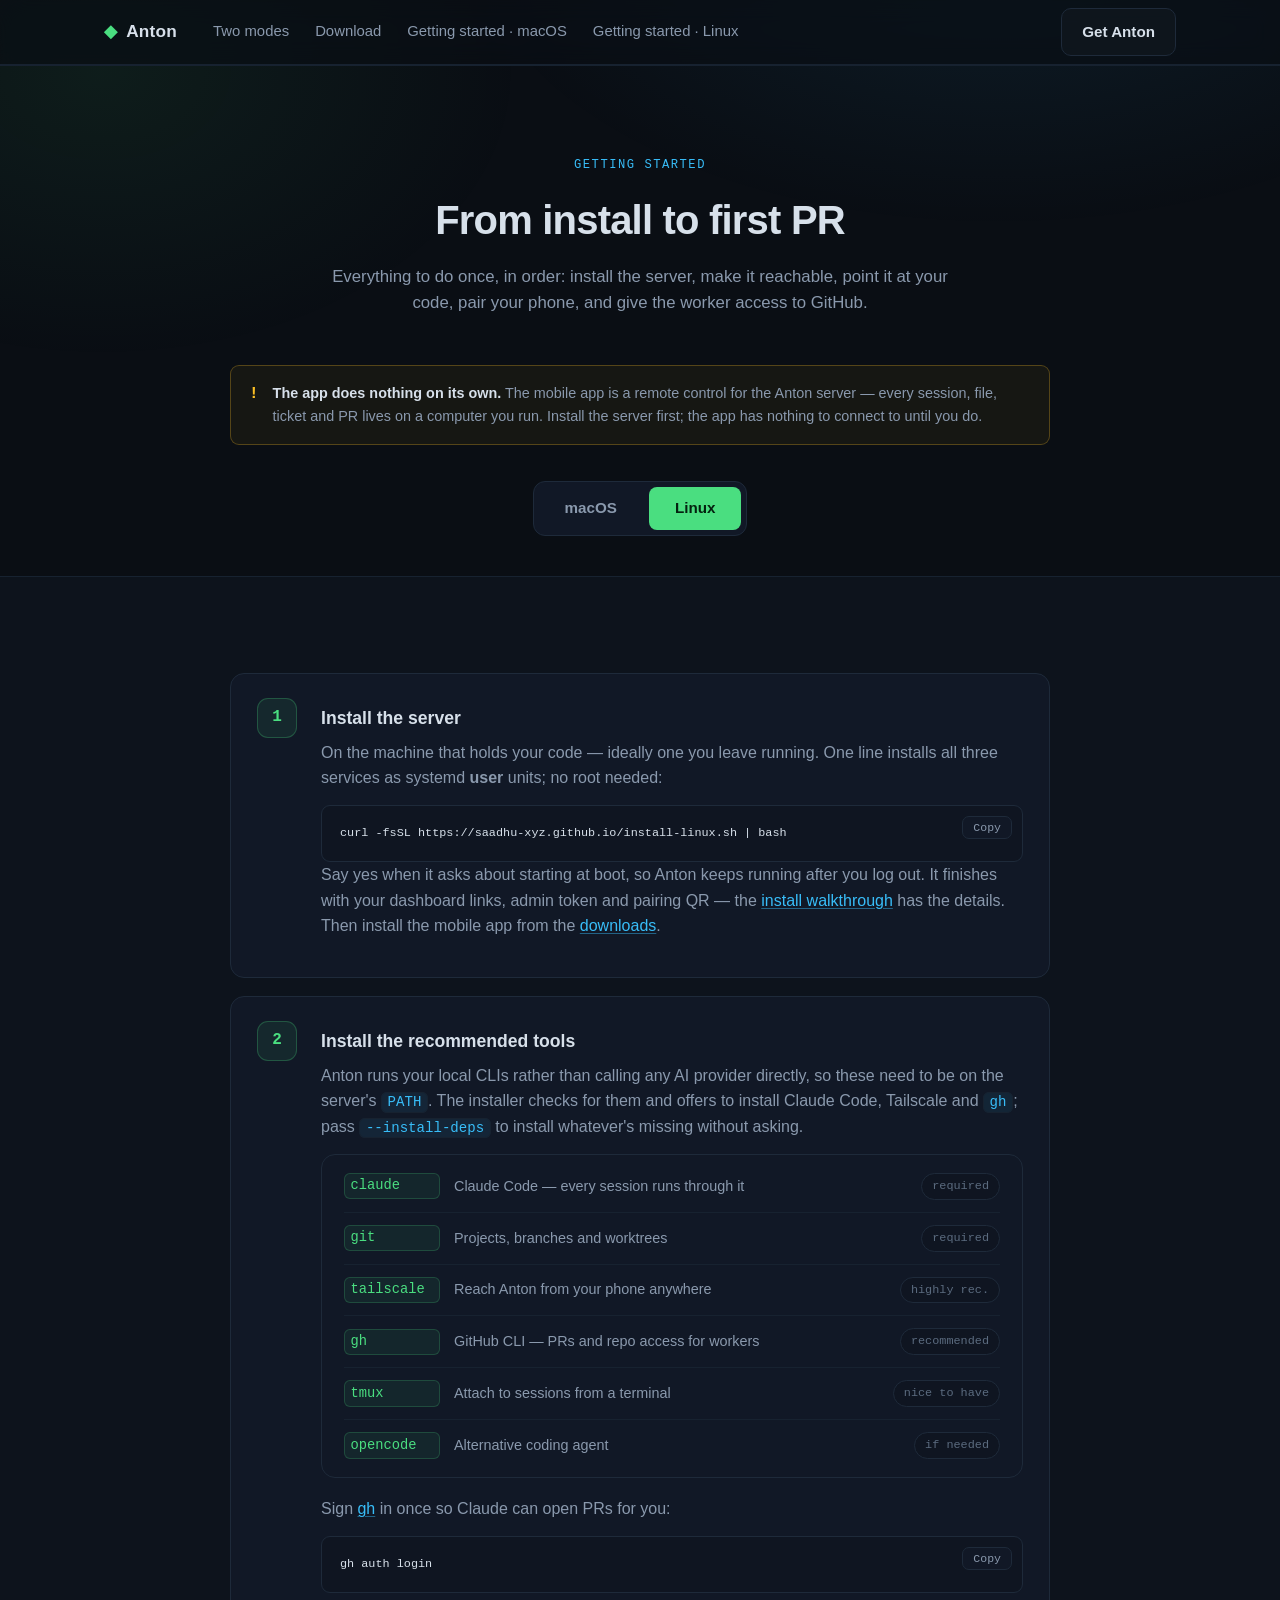
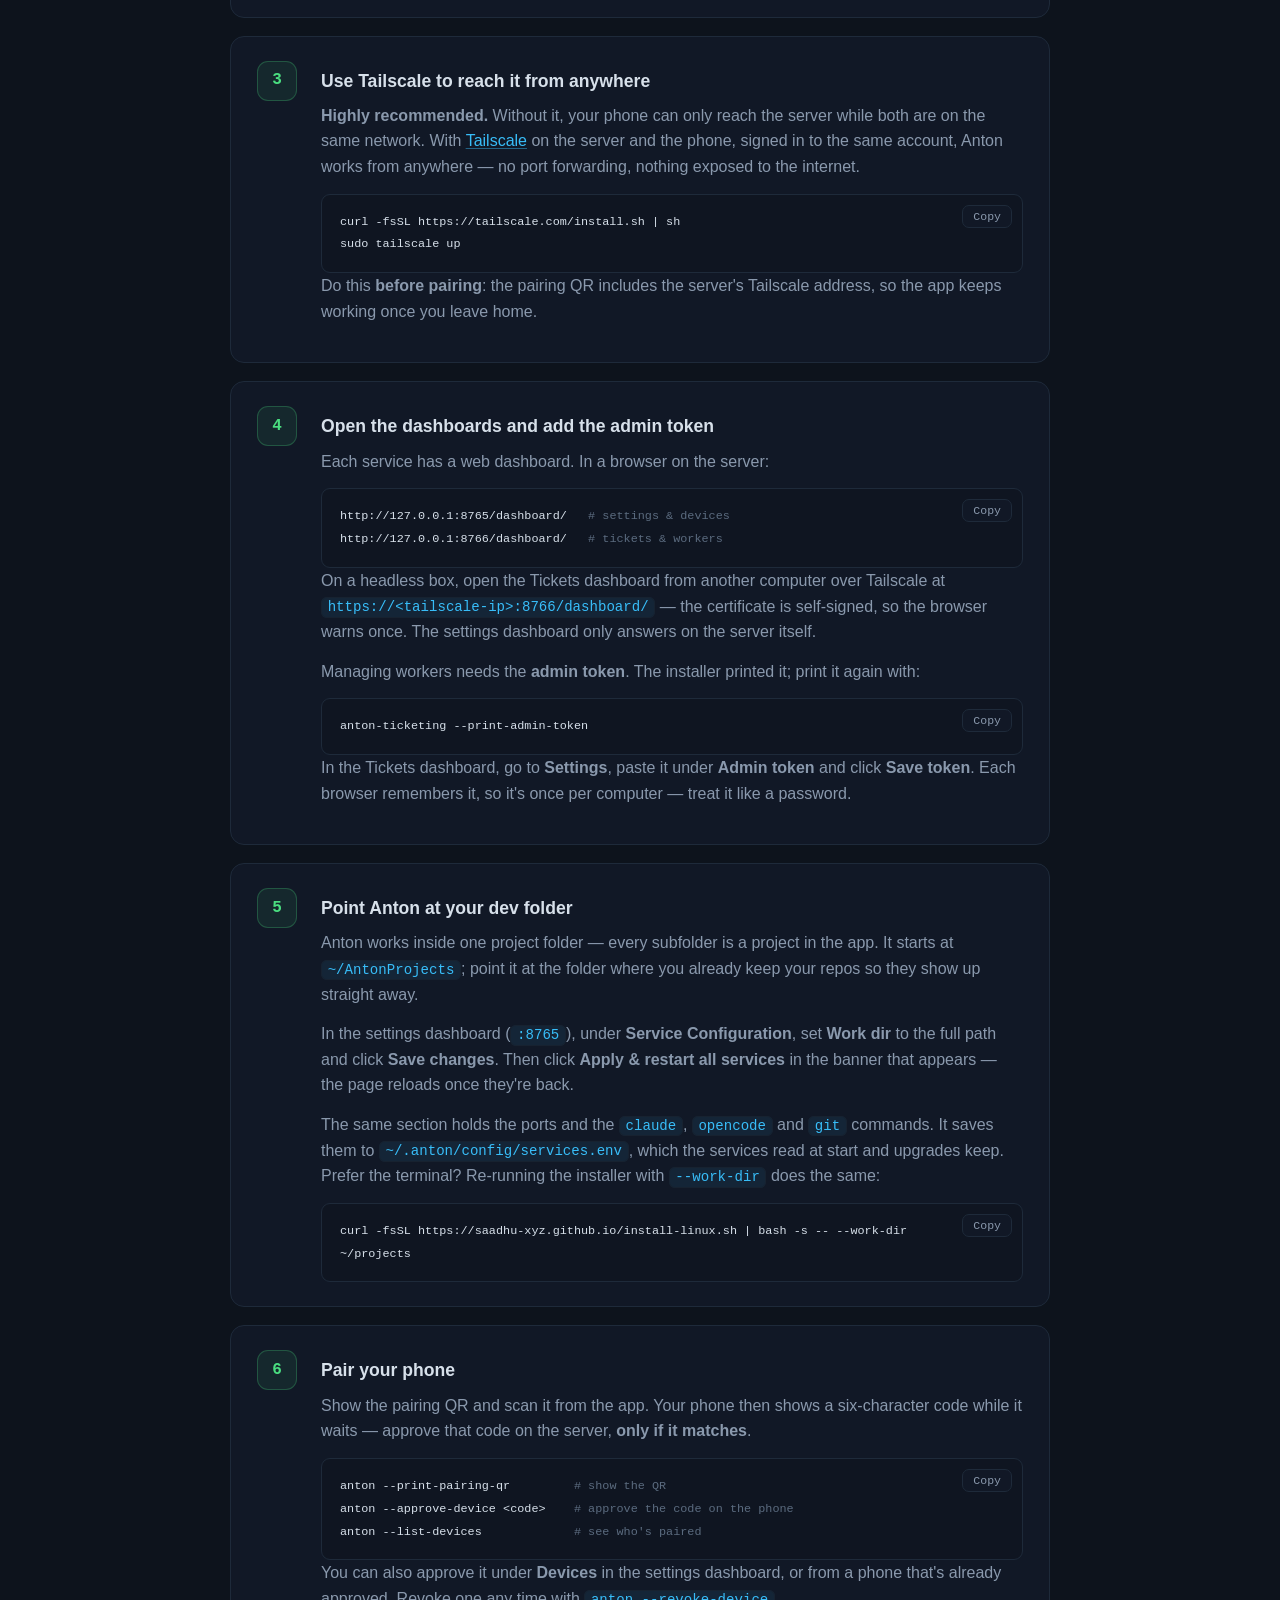
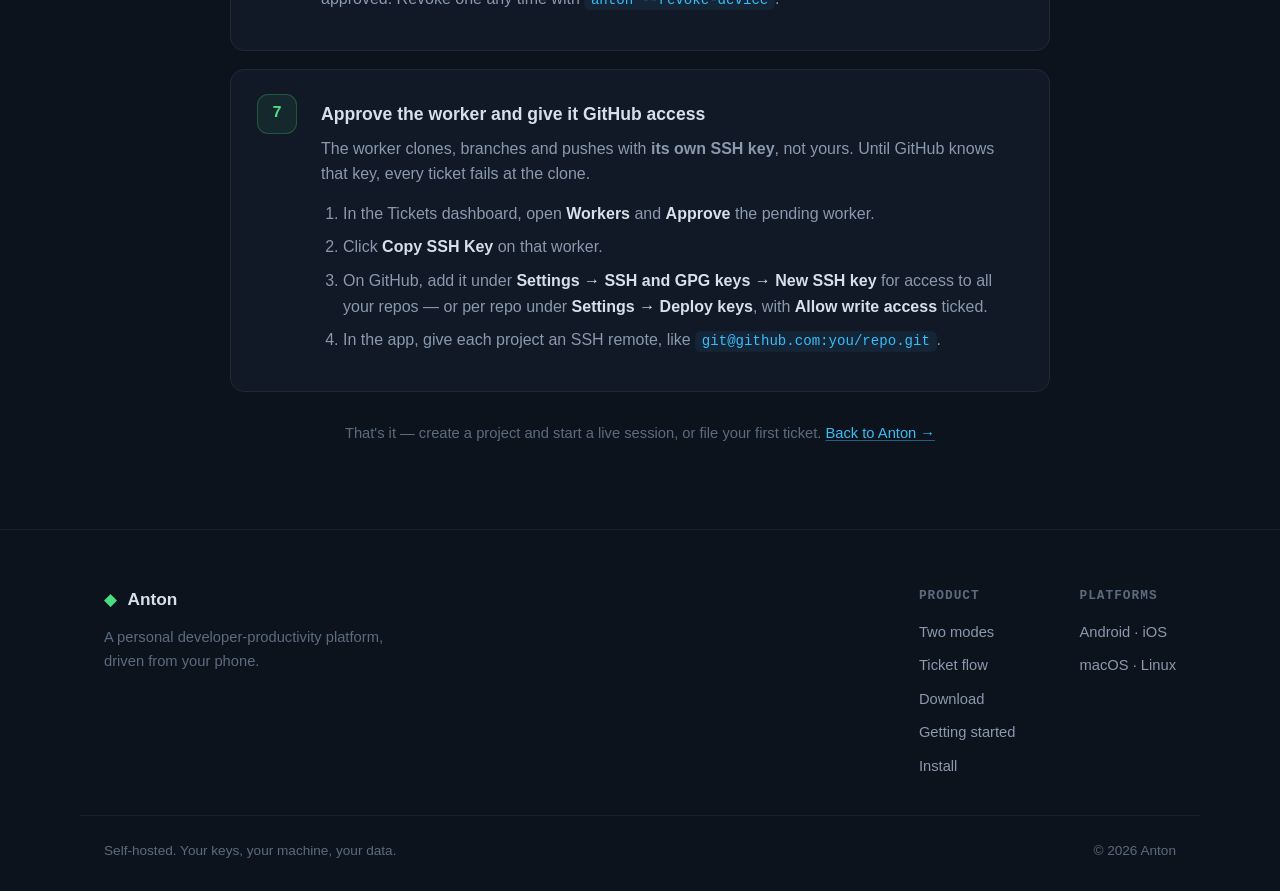
==== getting-started.html @ 6b6ce6ae "Add a getting-started guide with macOS and Linux tabs A new getting-started.html walks a first insta" ====
<!DOCTYPE html>
<html lang="en">
<head>
  <meta charset="UTF-8" />
  <meta name="viewport" content="width=device-width, initial-scale=1.0" />
  <title>Getting started — Anton</title>
  <meta name="description" content="Getting started with Anton on macOS or Linux: install the server, connect over Tailscale, point it at your dev folder, pair your phone, open the dashboards, and give the worker access to GitHub." />
  <link rel="stylesheet" href="styles.css" />
  <link rel="icon" href="data:image/svg+xml,<svg xmlns='http://www.w3.org/2000/svg' viewBox='0 0 100 100'><text y='.9em' font-size='90'>🤖</text></svg>" />
</head>
<body>
  <!-- ============ NAV ============ -->
  <header class="nav">
    <div class="wrap nav-inner">
      <a class="brand" href="./">
        <span class="brand-mark">◆</span>
        <span class="brand-name">Anton</span>
      </a>
      <nav class="nav-links">
        <a href="./#modes">Two modes</a>
        <a href="./#download">Download</a>
        <a href="#macos">Getting started · macOS</a>
        <a href="#linux">Getting started · Linux</a>
      </nav>
      <a class="btn btn-ghost nav-cta" href="./#download">Get Anton</a>
    </div>
  </header>

  <!-- ============ INTRO ============ -->
  <section class="section guide-intro" id="top">
    <div class="wrap">
      <div class="section-head">
        <span class="kicker">Getting started</span>
        <h2>From install to first PR</h2>
        <p class="section-sub">
          Everything to do once, in order: install the server, make it reachable, point it at
          your code, pair your phone, and give the worker access to GitHub.
        </p>
      </div>

      <div class="steps">
        <div class="callout">
          <span class="callout-mark">!</span>
          <div>
            <p>
              <b>The app does nothing on its own.</b> The mobile app is a remote control for the
              Anton server — every session, file, ticket and PR lives on a computer you run. Install
              the server first; the app has nothing to connect to until you do.
            </p>
          </div>
        </div>
      </div>

      <div class="tabs" role="tablist" aria-label="Server platform">
        <button class="tab" role="tab" id="tab-macos" aria-controls="macos" aria-selected="true">macOS</button>
        <button class="tab" role="tab" id="tab-linux" aria-controls="linux" aria-selected="false">Linux</button>
      </div>
    </div>
  </section>

  <section class="section section-alt guide-body">
    <div class="wrap">

      <!-- ============ macOS ============ -->
      <div class="tab-panel" role="tabpanel" id="macos" aria-labelledby="tab-macos">
        <div class="steps">

          <div class="step" id="macos-install">
            <div class="step-badge">1</div>
            <div class="step-body">
              <h4>Install the server</h4>
              <p>
                On the Mac that holds your code. One line picks the build for your chip, verifies
                it, installs <code>Anton.app</code> and launches it:
              </p>
              <div class="code-block is-wrap">
                <button class="copy" data-copy>Copy</button>
                <pre><code>curl -fsSL https://saadhu-xyz.github.io/install.sh | bash</code></pre>
              </div>
              <p>
                Anton now lives in your menu bar, and runs all three services for you. Everything
                below starts from that menu. Then install the mobile app from the
                <a href="./#download">downloads</a>.
              </p>
              <figure class="guide-fig">
                <a href="img/guide/mac-menubar.svg" target="_blank" rel="noopener"><img src="img/guide/mac-menubar.svg" width="760" height="453" loading="lazy"
                     alt="The Anton menu bar item, open, listing all three services running" /></a>
                <figcaption>The <b>Anton</b> menu — a green dot means the service is running.</figcaption>
              </figure>
            </div>
          </div>

          <div class="step" id="macos-tools">
            <div class="step-badge">2</div>
            <div class="step-body">
              <h4>Install the recommended tools</h4>
              <p>
                Anton runs your local CLIs rather than calling any AI provider directly.
                <b>Recommended Tools</b> in the menu ticks what's installed; click anything missing
                to open its download page, then <b>Re-check</b>. Claude Code is the one you can't
                skip — the menu warns you until it's found.
              </p>
              <figure class="guide-fig">
                <a href="img/guide/mac-tools.svg" target="_blank" rel="noopener"><img src="img/guide/mac-tools.svg" width="760" height="453" loading="lazy"
                     alt="The Recommended Tools submenu, with installed tools ticked" /></a>
                <figcaption>Ticked tools are installed; open circles link to their installers.</figcaption>
              </figure>
              <p>
                Once <a href="https://cli.github.com" rel="noopener">GitHub CLI</a> is installed
                (<code>brew install gh</code>), sign it in once so Claude can open PRs for you:
              </p>
              <div class="code-block">
                <button class="copy" data-copy>Copy</button>
                <pre><code>gh auth login</code></pre>
              </div>
            </div>
          </div>

          <div class="step" id="macos-tailscale">
            <div class="step-badge">3</div>
            <div class="step-body">
              <h4>Use Tailscale to reach it from anywhere</h4>
              <p>
                <b>Highly recommended.</b> Without it, your phone can only reach your Mac while both
                are on the same Wi-Fi. Install <a href="https://tailscale.com/download" rel="noopener">Tailscale</a>
                on the Mac and on your phone, and sign both in to the same account — Anton then works
                from anywhere, with no port forwarding and nothing exposed to the internet.
              </p>
              <p>
                Do this <b>before pairing</b>: the pairing QR includes your Mac's Tailscale address,
                so the app keeps working once you leave home.
              </p>
            </div>
          </div>

          <div class="step" id="macos-dashboards">
            <div class="step-badge">4</div>
            <div class="step-body">
              <h4>Open the dashboards and add the admin token</h4>
              <p>
                Each service has a web dashboard. Open one from its submenu —
                <b>Interactive Development Server → Open dashboard in browser</b> for settings and
                devices, <b>Ticketing Service → Open dashboard in browser</b> for tickets and workers.
              </p>
              <figure class="guide-fig">
                <a href="img/guide/mac-dashboard.svg" target="_blank" rel="noopener"><img src="img/guide/mac-dashboard.svg" width="760" height="453" loading="lazy"
                     alt="A service's submenu with Open dashboard in browser selected" /></a>
                <figcaption>
                  <code>http://127.0.0.1:8765/dashboard/</code> and
                  <code>http://127.0.0.1:8766/dashboard/</code>, if you'd rather bookmark them.
                </figcaption>
              </figure>
              <p>
                Both need the <b>admin token</b> to change settings and manage workers. Copy it from
                <b>Admin Token → Copy admin token</b>:
              </p>
              <figure class="guide-fig">
                <a href="img/guide/mac-admin-token.svg" target="_blank" rel="noopener"><img src="img/guide/mac-admin-token.svg" width="760" height="453" loading="lazy"
                     alt="The Admin Token submenu with Copy admin token selected" /></a>
              </figure>
              <p>
                In the Tickets dashboard, go to <b>Settings</b>, paste it under <b>Admin token</b>
                and click <b>Save token</b>. The settings dashboard asks for the same token with an
                <b>Enter token</b> button. Each browser remembers it, so it's once per computer —
                treat it like a password.
              </p>
              <figure class="guide-fig">
                <a href="img/guide/mac-dashboard-token.svg" target="_blank" rel="noopener"><img src="img/guide/mac-dashboard-token.svg" width="760" height="330" loading="lazy"
                     alt="The Tickets dashboard Settings page with the admin token field and Save token button" /></a>
              </figure>
            </div>
          </div>

          <div class="step" id="macos-projects">
            <div class="step-badge">5</div>
            <div class="step-body">
              <h4>Point Anton at your dev folder</h4>
              <p>
                Anton works inside one project folder — every subfolder is a project in the app. It
                starts at <code>~/AntonProjects</code>; point it at the folder where you already keep
                your repos so they show up straight away.
              </p>
              <p>
                In the settings dashboard (<code>:8765</code>), under <b>Service Configuration</b>,
                set <b>Work dir</b> to the full path and click <b>Save changes</b>:
              </p>
              <figure class="guide-fig">
                <a href="img/guide/mac-workdir.svg" target="_blank" rel="noopener"><img src="img/guide/mac-workdir.svg" width="760" height="380" loading="lazy"
                     alt="Service Configuration with Work dir set to /Users/you/projects" /></a>
              </figure>
              <p>Then open the menu and click <b>Apply &amp; restart all services</b>:</p>
              <figure class="guide-fig">
                <a href="img/guide/mac-apply.svg" target="_blank" rel="noopener"><img src="img/guide/mac-apply.svg" width="760" height="510" loading="lazy"
                     alt="The Anton menu showing Configuration changed on disk, with Apply and restart all services" /></a>
              </figure>
            </div>
          </div>

          <div class="step" id="macos-pair">
            <div class="step-badge">6</div>
            <div class="step-body">
              <h4>Pair your phone</h4>
              <p>
                Click <b>Pair Mobile App…</b> in the menu and scan the QR from the app. Your phone
                then shows a six-character code while it waits to be approved.
              </p>
              <figure class="guide-fig">
                <a href="img/guide/mac-pairing.svg" target="_blank" rel="noopener"><img src="img/guide/mac-pairing.svg" width="760" height="470" loading="lazy"
                     alt="The Pair Mobile App window's QR code, and the phone showing its six-character code" /></a>
              </figure>
              <p>
                The waiting phone appears at the top of the Anton menu (and as a notification).
                Click it and approve — <b>only if the code matches the one on your phone</b>.
              </p>
              <figure class="guide-fig">
                <a href="img/guide/mac-approve.svg" target="_blank" rel="noopener"><img src="img/guide/mac-approve.svg" width="760" height="510" loading="lazy"
                     alt="The Anton menu listing a phone waiting for approval, with its code" /></a>
              </figure>
            </div>
          </div>

          <div class="step" id="macos-github">
            <div class="step-badge">7</div>
            <div class="step-body">
              <h4>Approve the worker and give it GitHub access</h4>
              <p>
                The worker clones, branches and pushes with <b>its own SSH key</b>, not yours. Until
                GitHub knows that key, every ticket fails at the clone.
              </p>
              <figure class="guide-fig">
                <a href="img/guide/mac-workers.svg" target="_blank" rel="noopener"><img src="img/guide/mac-workers.svg" width="760" height="330" loading="lazy"
                     alt="The Workers panel with Approve and Copy SSH Key buttons on a pending worker" /></a>
              </figure>
              <ol class="guide-list">
                <li>In the Tickets dashboard, open <b>Workers</b> and <b>Approve</b> the pending worker.</li>
                <li>Click <b>Copy SSH Key</b> on that worker.</li>
                <li>
                  On GitHub, add it under <b>Settings → SSH and GPG keys → New SSH key</b> for access
                  to all your repos — or per repo under <b>Settings → Deploy keys</b>, with
                  <b>Allow write access</b> ticked.
                </li>
                <li>In the app, give each project an SSH remote, like <code>git@github.com:you/repo.git</code>.</li>
              </ol>
            </div>
          </div>

        </div>
      </div>

      <!-- ============ LINUX ============ -->
      <div class="tab-panel" role="tabpanel" id="linux" aria-labelledby="tab-linux">
        <div class="steps">

          <div class="step" id="linux-install">
            <div class="step-badge">1</div>
            <div class="step-body">
              <h4>Install the server</h4>
              <p>
                On the machine that holds your code — ideally one you leave running. One line
                installs all three services as systemd <b>user</b> units; no root needed:
              </p>
              <div class="code-block is-wrap">
                <button class="copy" data-copy>Copy</button>
                <pre><code>curl -fsSL https://saadhu-xyz.github.io/install-linux.sh | bash</code></pre>
              </div>
              <p>
                Say yes when it asks about starting at boot, so Anton keeps running after you log
                out. It finishes with your dashboard links, admin token and pairing QR — the
                <a href="./#install">install walkthrough</a> has the details. Then install the mobile
                app from the <a href="./#download">downloads</a>.
              </p>
            </div>
          </div>

          <div class="step" id="linux-tools">
            <div class="step-badge">2</div>
            <div class="step-body">
              <h4>Install the recommended tools</h4>
              <p>
                Anton runs your local CLIs rather than calling any AI provider directly, so these
                need to be on the server's <code>PATH</code>. The installer checks for them and
                offers to install Claude Code, Tailscale and <code>gh</code>; pass
                <code>--install-deps</code> to install whatever's missing without asking.
              </p>
              <div class="bundle">
                <ul class="bundle-list">
                  <li><code>claude</code><span class="bundle-role">Claude Code — every session runs through it</span><span class="bundle-port">required</span></li>
                  <li><code>git</code><span class="bundle-role">Projects, branches and worktrees</span><span class="bundle-port">required</span></li>
                  <li><code>tailscale</code><span class="bundle-role">Reach Anton from your phone anywhere</span><span class="bundle-port">highly rec.</span></li>
                  <li><code>gh</code><span class="bundle-role">GitHub CLI — PRs and repo access for workers</span><span class="bundle-port">recommended</span></li>
                  <li><code>tmux</code><span class="bundle-role">Attach to sessions from a terminal</span><span class="bundle-port">nice to have</span></li>
                  <li><code>opencode</code><span class="bundle-role">Alternative coding agent</span><span class="bundle-port">if needed</span></li>
                </ul>
              </div>
              <p>Sign <a href="https://cli.github.com" rel="noopener">gh</a> in once so Claude can open PRs for you:</p>
              <div class="code-block">
                <button class="copy" data-copy>Copy</button>
                <pre><code>gh auth login</code></pre>
              </div>
            </div>
          </div>

          <div class="step" id="linux-tailscale">
            <div class="step-badge">3</div>
            <div class="step-body">
              <h4>Use Tailscale to reach it from anywhere</h4>
              <p>
                <b>Highly recommended.</b> Without it, your phone can only reach the server while both
                are on the same network. With <a href="https://tailscale.com/download" rel="noopener">Tailscale</a>
                on the server and the phone, signed in to the same account, Anton works from anywhere —
                no port forwarding, nothing exposed to the internet.
              </p>
              <div class="code-block">
                <button class="copy" data-copy>Copy</button>
                <pre><code>curl -fsSL https://tailscale.com/install.sh | sh
sudo tailscale up</code></pre>
              </div>
              <p>
                Do this <b>before pairing</b>: the pairing QR includes the server's Tailscale address,
                so the app keeps working once you leave home.
              </p>
            </div>
          </div>

          <div class="step" id="linux-dashboards">
            <div class="step-badge">4</div>
            <div class="step-body">
              <h4>Open the dashboards and add the admin token</h4>
              <p>Each service has a web dashboard. In a browser on the server:</p>
              <div class="code-block">
                <button class="copy" data-copy>Copy</button>
                <pre><code>http://127.0.0.1:8765/dashboard/   <span class="c-dim"># settings &amp; devices</span>
http://127.0.0.1:8766/dashboard/   <span class="c-dim"># tickets &amp; workers</span></code></pre>
              </div>
              <p>
                On a headless box, open the Tickets dashboard from another computer over Tailscale
                at <code>https://&lt;tailscale-ip&gt;:8766/dashboard/</code> — the certificate is
                self-signed, so the browser warns once. The settings dashboard only answers on the
                server itself.
              </p>
              <p>
                Managing workers needs the <b>admin token</b>. The installer printed it; print it
                again with:
              </p>
              <div class="code-block">
                <button class="copy" data-copy>Copy</button>
                <pre><code>anton-ticketing --print-admin-token</code></pre>
              </div>
              <p>
                In the Tickets dashboard, go to <b>Settings</b>, paste it under <b>Admin token</b> and
                click <b>Save token</b>. Each browser remembers it, so it's once per computer — treat
                it like a password.
              </p>
            </div>
          </div>

          <div class="step" id="linux-projects">
            <div class="step-badge">5</div>
            <div class="step-body">
              <h4>Point Anton at your dev folder</h4>
              <p>
                Anton works inside one project folder — every subfolder is a project in the app. It
                starts at <code>~/AntonProjects</code>; point it at the folder where you already keep
                your repos so they show up straight away.
              </p>
              <p>
                In the settings dashboard (<code>:8765</code>), under <b>Service Configuration</b>,
                set <b>Work dir</b> to the full path and click <b>Save changes</b>. Then click
                <b>Apply &amp; restart all services</b> in the banner that appears — the page
                reloads once they're back.
              </p>
              <p>
                The same section holds the ports and the <code>claude</code>, <code>opencode</code>
                and <code>git</code> commands. It saves them to
                <code>~/.anton/config/services.env</code>, which the services read at start and
                upgrades keep. Prefer the terminal? Re-running the installer with
                <code>--work-dir</code> does the same:
              </p>
              <div class="code-block is-wrap">
                <button class="copy" data-copy>Copy</button>
                <pre><code>curl -fsSL https://saadhu-xyz.github.io/install-linux.sh | bash -s -- --work-dir ~/projects</code></pre>
              </div>
            </div>
          </div>

          <div class="step" id="linux-pair">
            <div class="step-badge">6</div>
            <div class="step-body">
              <h4>Pair your phone</h4>
              <p>
                Show the pairing QR and scan it from the app. Your phone then shows a six-character
                code while it waits — approve that code on the server, <b>only if it matches</b>.
              </p>
              <div class="code-block">
                <button class="copy" data-copy>Copy</button>
                <pre><code>anton --print-pairing-qr         <span class="c-dim"># show the QR</span>
anton --approve-device &lt;code&gt;    <span class="c-dim"># approve the code on the phone</span>
anton --list-devices             <span class="c-dim"># see who's paired</span></code></pre>
              </div>
              <p>
                You can also approve it under <b>Devices</b> in the settings dashboard, or from a
                phone that's already approved. Revoke one any time with
                <code>anton --revoke-device</code>.
              </p>
            </div>
          </div>

          <div class="step" id="linux-github">
            <div class="step-badge">7</div>
            <div class="step-body">
              <h4>Approve the worker and give it GitHub access</h4>
              <p>
                The worker clones, branches and pushes with <b>its own SSH key</b>, not yours. Until
                GitHub knows that key, every ticket fails at the clone.
              </p>
              <ol class="guide-list">
                <li>In the Tickets dashboard, open <b>Workers</b> and <b>Approve</b> the pending worker.</li>
                <li>Click <b>Copy SSH Key</b> on that worker.</li>
                <li>
                  On GitHub, add it under <b>Settings → SSH and GPG keys → New SSH key</b> for access
                  to all your repos — or per repo under <b>Settings → Deploy keys</b>, with
                  <b>Allow write access</b> ticked.
                </li>
                <li>In the app, give each project an SSH remote, like <code>git@github.com:you/repo.git</code>.</li>
              </ol>
            </div>
          </div>

        </div>
      </div>

      <p class="dl-note">
        That's it — create a project and start a live session, or file your first ticket.
        <a href="./">Back to Anton →</a>
      </p>
    </div>
  </section>

  <!-- ============ FOOTER ============ -->
  <footer class="footer">
    <div class="wrap footer-inner">
      <div class="footer-brand">
        <span class="brand-mark">◆</span>
        <span class="brand-name">Anton</span>
        <p>A personal developer-productivity platform, driven from your phone.</p>
      </div>
      <div class="footer-cols">
        <div class="footer-col">
          <h5>Product</h5>
          <a href="./#modes">Two modes</a>
          <a href="./#tickets">Ticket flow</a>
          <a href="./#download">Download</a>
          <a href="./getting-started.html">Getting started</a>
          <a href="./#install">Install</a>
        </div>
        <div class="footer-col">
          <h5>Platforms</h5>
          <a href="./#download">Android · iOS</a>
          <a href="./#download">macOS · Linux</a>
        </div>
      </div>
    </div>
    <div class="wrap footer-bottom">
      <span>Self-hosted. Your keys, your machine, your data.</span>
      <span>© <span id="year"></span> Anton</span>
    </div>
  </footer>

  <script src="app.js"></script>
  <script src="guide.js"></script>
</body>
</html>
---- styles.css ----
/* ============================================================
   Anton — downloads site
   Dark technical / terminal theme. Single stylesheet, no build.
   ============================================================ */

:root {
  --bg:        #0a0e14;
  --bg-alt:    #0d131c;
  --panel:     #111826;
  --panel-2:   #0f1521;
  --line:      #1e2a3a;
  --line-soft: #172230;
  --text:      #d7e0ea;
  --text-dim:  #8a99ad;
  --text-mut:  #5b6b7f;
  --accent:    #4ade80;   /* terminal green */
  --accent-2:  #38bdf8;   /* cyan           */
  --warn:      #fbbf24;
  --red:       #f87171;
  --radius:    14px;
  --radius-sm: 9px;
  --mono: "SFMono-Regular", ui-monospace, "JetBrains Mono", "Menlo", "Consolas", monospace;
  --sans: -apple-system, BlinkMacSystemFont, "Segoe UI", "Inter", Roboto, Helvetica, Arial, sans-serif;
  --wrap: 1120px;
}

* { box-sizing: border-box; }

html { scroll-behavior: smooth; scroll-padding-top: 84px; }

body {
  margin: 0;
  font-family: var(--sans);
  background: var(--bg);
  color: var(--text);
  line-height: 1.6;
  -webkit-font-smoothing: antialiased;
  text-rendering: optimizeLegibility;
}

/* subtle grid glow backdrop */
body::before {
  content: "";
  position: fixed;
  inset: 0;
  background:
    radial-gradient(900px 500px at 78% -8%, rgba(56,189,248,.09), transparent 60%),
    radial-gradient(700px 480px at 8% 8%, rgba(74,222,128,.07), transparent 60%);
  pointer-events: none;
  z-index: 0;
}

.wrap { width: 100%; max-width: var(--wrap); margin: 0 auto; padding: 0 24px; }

a { color: inherit; text-decoration: none; }

code {
  font-family: var(--mono);
  font-size: .88em;
  background: rgba(56,189,248,.08);
  border: 1px solid var(--line-soft);
  color: var(--accent-2);
  padding: .1em .4em;
  border-radius: 6px;
}

.accent { color: var(--accent); }

/* ---------------- NAV ---------------- */
.nav {
  position: sticky; top: 0; z-index: 50;
  background: rgba(10,14,20,.72);
  backdrop-filter: saturate(140%) blur(12px);
  border-bottom: 1px solid var(--line-soft);
}
.nav-inner { display: flex; align-items: center; gap: 28px; height: 64px; }
.brand { display: flex; align-items: center; gap: 9px; font-weight: 700; letter-spacing: .2px; }
.brand-mark { color: var(--accent); font-size: 1.05rem; }
.brand-name { font-size: 1.08rem; }
.nav-links { display: flex; gap: 26px; margin-left: 8px; font-size: .93rem; }
.nav-links a { color: var(--text-dim); transition: color .15s; }
.nav-links a:hover { color: var(--text); }
.nav-cta { margin-left: auto; }

/* ---------------- BUTTONS ---------------- */
.btn {
  display: inline-flex; align-items: center; justify-content: center; gap: 8px;
  font-family: var(--sans); font-size: .95rem; font-weight: 600;
  padding: 11px 20px; border-radius: 10px; cursor: pointer;
  border: 1px solid transparent; transition: transform .12s ease, box-shadow .2s, background .2s, border-color .2s;
  white-space: nowrap;
}
.btn:active { transform: translateY(1px); }
.btn-primary {
  background: linear-gradient(180deg, #52e08a, #37c46f);
  color: #05210f; border-color: #2fae62;
  box-shadow: 0 6px 20px -8px rgba(74,222,128,.6);
}
.btn-primary:hover { box-shadow: 0 10px 28px -8px rgba(74,222,128,.7); }
.btn-ghost {
  background: rgba(255,255,255,.02);
  border-color: var(--line);
  color: var(--text);
}
.btn-ghost:hover { border-color: var(--accent-2); color: #fff; }
.btn-block { width: 100%; }
.btn-row { display: flex; gap: 12px; flex-wrap: wrap; }
/* Siblings in a row share the width equally, so two choices of the same kind
   (Apple Silicon / Intel) read as one pair rather than a primary + an
   afterthought. flex-basis 0 makes the split ignore label length. */
.btn-row .btn { flex: 1 1 0; min-width: 180px; }
.btn.is-recommended { position: relative; }

/* ---------------- HERO ---------------- */
.hero { position: relative; z-index: 1; padding: 84px 0 72px; }
.hero-inner { display: grid; grid-template-columns: 1.05fr .95fr; gap: 56px; align-items: center; }
.eyebrow {
  display: inline-block; font-family: var(--mono); font-size: .78rem; letter-spacing: .5px;
  color: var(--accent); background: rgba(74,222,128,.08);
  border: 1px solid rgba(74,222,128,.22); padding: 5px 12px; border-radius: 999px; margin-bottom: 22px;
}
.hero h1 { font-size: clamp(2.3rem, 5vw, 3.6rem); line-height: 1.06; margin: 0 0 18px; letter-spacing: -.02em; font-weight: 800; }
.lead { font-size: 1.12rem; color: var(--text-dim); max-width: 34em; margin: 0 0 30px; }
.lead em { color: var(--text); font-style: italic; }
.hero-actions { display: flex; gap: 14px; flex-wrap: wrap; margin-bottom: 26px; }
.hero-meta { display: flex; align-items: center; gap: 12px; flex-wrap: wrap; color: var(--text-mut); font-size: .9rem; }
.hero-meta b { color: var(--text); }
.hero-meta .dot { color: var(--line); }

/* terminal */
.hero-terminal { position: relative; }
.term {
  background: var(--panel); border: 1px solid var(--line);
  border-radius: var(--radius); overflow: hidden;
  box-shadow: 0 30px 60px -30px rgba(0,0,0,.8), 0 0 0 1px rgba(56,189,248,.04);
}
.term-bar {
  display: flex; align-items: center; gap: 8px;
  padding: 11px 14px; background: var(--panel-2); border-bottom: 1px solid var(--line);
}
.term-dot { width: 11px; height: 11px; border-radius: 50%; }
.term-dot.red { background: #ff5f56; } .term-dot.yellow { background: #ffbd2e; } .term-dot.green { background: #27c93f; }
.term-title { margin-left: 8px; font-family: var(--mono); font-size: .78rem; color: var(--text-mut); }
.term-body {
  margin: 0; padding: 20px; font-family: var(--mono); font-size: .84rem; line-height: 1.75;
  color: var(--text-dim); white-space: pre-wrap; word-break: break-word;
}
.c-dim { color: var(--text-mut); } .c-cmd { color: var(--accent-2); font-weight: 600; }
.c-ok { color: var(--accent); } .c-accent { color: var(--accent-2); } .c-warn { color: var(--warn); }

/* ---------------- SECTIONS ---------------- */
.section { position: relative; z-index: 1; padding: 84px 0; border-top: 1px solid var(--line-soft); }
.section-alt { background: var(--bg-alt); }
.section-head { max-width: 640px; margin: 0 auto 48px; text-align: center; }
.kicker {
  font-family: var(--mono); font-size: .76rem; letter-spacing: 1.5px; text-transform: uppercase;
  color: var(--accent-2);
}
.section-head h2 { font-size: clamp(1.8rem, 3.4vw, 2.5rem); margin: 12px 0 12px; letter-spacing: -.02em; font-weight: 800; }
.section-sub { color: var(--text-dim); font-size: 1.05rem; margin: 0; }

/* ---------------- PHASES ---------------- */
.phases { display: grid; grid-template-columns: 1fr 1fr; gap: 24px; }
.phase {
  background: var(--panel); border: 1px solid var(--line);
  border-radius: var(--radius); padding: 30px; position: relative; overflow: hidden;
}
.phase::before {
  content: ""; position: absolute; inset: 0 0 auto 0; height: 2px;
  background: linear-gradient(90deg, var(--accent), transparent);
}
.phase-num { font-family: var(--mono); font-size: .85rem; color: var(--accent); letter-spacing: 2px; margin-bottom: 12px; }
.phase h3 { margin: 0 0 12px; font-size: 1.25rem; }
.phase p { color: var(--text-dim); margin: 0 0 18px; }
.phase-list { list-style: none; margin: 0; padding: 0; display: grid; gap: 9px; }
.phase-list li { position: relative; padding-left: 22px; color: var(--text-dim); font-size: .93rem; }
.phase-list li::before { content: "▸"; position: absolute; left: 0; color: var(--accent-2); }
.phase-list code { font-size: .85em; }

/* ---------------- DOWNLOAD ---------------- */
.group-title {
  display: flex; align-items: center; gap: 12px; font-size: 1.15rem;
  margin: 40px 0 18px; color: var(--text); font-weight: 700;
}
.group-title:first-of-type { margin-top: 8px; }
.group-tag {
  font-family: var(--mono); font-size: .72rem; letter-spacing: 1px; text-transform: uppercase;
  color: var(--accent); background: rgba(74,222,128,.08);
  border: 1px solid rgba(74,222,128,.22); padding: 4px 10px; border-radius: 999px;
}
.cards { display: grid; grid-template-columns: repeat(2, 1fr); gap: 20px; }
.card {
  background: var(--panel); border: 1px solid var(--line);
  border-radius: var(--radius); padding: 24px; transition: border-color .2s, transform .15s, box-shadow .2s;
  display: flex; flex-direction: column;
}
.card:hover { border-color: rgba(56,189,248,.4); transform: translateY(-3px); box-shadow: 0 20px 40px -28px rgba(0,0,0,.9); }
.card.is-your-os { border-color: var(--accent); box-shadow: 0 0 0 1px rgba(74,222,128,.25), 0 20px 40px -28px rgba(0,0,0,.9); }
.card-top { display: flex; align-items: center; gap: 14px; margin-bottom: 14px; }
.card-icon { font-size: 1.9rem; line-height: 1; width: 44px; height: 44px; display: grid; place-items: center;
  background: var(--panel-2); border: 1px solid var(--line); border-radius: 11px; }
.card h4 { margin: 0; font-size: 1.15rem; }
.card-meta { font-family: var(--mono); font-size: .76rem; color: var(--text-mut); }
.card-desc { color: var(--text-dim); font-size: .93rem; margin: 0 0 20px; flex: 1; }
/* Sits under a card's code block: the "read it first" aside, small and quiet so
   the command above it stays the thing the eye lands on. */
.card-note { color: var(--text-mut); font-size: .82rem; margin: 10px 0 16px; }
.your-os-badge {
  display: inline-block; font-family: var(--mono); font-size: .68rem; letter-spacing: .5px;
  color: #05210f; background: var(--accent); padding: 2px 8px; border-radius: 999px; margin-left: 8px; vertical-align: middle;
}
.dl-note { text-align: center; color: var(--text-mut); font-size: .92rem; margin: 30px 0 0; }

/* ---------------- STEPS ---------------- */
.steps { display: grid; gap: 18px; max-width: 820px; margin: 0 auto; }
.step { display: grid; grid-template-columns: 44px 1fr; gap: 20px; align-items: start;
  background: var(--panel); border: 1px solid var(--line); border-radius: var(--radius); padding: 24px 26px; }
.step-badge { width: 40px; height: 40px; border-radius: 11px; display: grid; place-items: center;
  font-family: var(--mono); font-weight: 700; color: var(--accent);
  background: rgba(74,222,128,.08); border: 1px solid rgba(74,222,128,.25); }
.step-body h4 { margin: 6px 0 8px; font-size: 1.1rem; }
.step-body p { color: var(--text-dim); margin: 0 0 14px; }
/* .code-block carries no margin of its own so it can sit flush where a step
   wants it to; this is the one adjacency that needs air. */
.step-body .code-block + .btn-row { margin-top: 16px; }
.step-body .btn-row + .callout { margin-top: 16px; }

.code-block { position: relative; background: var(--panel-2); border: 1px solid var(--line); border-radius: var(--radius-sm); }
/* Right padding clears the absolutely-positioned Copy button, which otherwise
   sits on top of the last characters of any line long enough to reach it — the
   curl one-liner in the macOS card being the one that actually does. */
.code-block pre { margin: 0; padding: 16px 76px 16px 18px; overflow-x: auto; font-family: var(--mono); font-size: .84rem; line-height: 1.7; }
.code-block code { background: none; border: none; padding: 0; color: var(--text); }
/* A one-liner meant to be copied whole should never scroll half of itself out
   of view — wrap it instead. Combined with the pre's right padding, the wrap
   point also keeps text clear of the Copy button. Terminal transcripts keep the
   default scrolling, where preserved columns matter more than seeing every
   character at once. */
.code-block.is-wrap pre { white-space: pre-wrap; overflow-wrap: anywhere; }
.copy {
  position: absolute; top: 10px; right: 10px; font-family: var(--mono); font-size: .72rem;
  color: var(--text-dim); background: var(--panel); border: 1px solid var(--line);
  border-radius: 7px; padding: 4px 10px; cursor: pointer; transition: all .15s;
}
.copy:hover { color: var(--accent); border-color: var(--accent); }
.copy.copied { color: var(--accent); border-color: var(--accent); }

/* ---------------- INLINE PROSE LINKS ----------------
   Global `a` is color:inherit/no-underline for nav, footer, cards and
   buttons. Links inside body copy need to actually look like links. */
.card-desc a, .card-note a, .step-body p a, .dl-note a {
  color: var(--accent-2);
  text-decoration: underline;
  text-underline-offset: 2px;
  text-decoration-thickness: 1px;
  text-decoration-color: rgba(56,189,248,.45);
  transition: color .15s, text-decoration-color .15s;
}
.card-desc a:hover, .card-note a:hover, .step-body p a:hover, .dl-note a:hover {
  color: var(--accent); text-decoration-color: var(--accent);
}

/* ---------------- CALLOUT (unsigned-app warning) ---------------- */
.callout {
  display: grid; grid-template-columns: auto 1fr; gap: 14px; align-items: start;
  background: rgba(251,191,36,.05); border: 1px solid rgba(251,191,36,.28);
  border-radius: var(--radius-sm); padding: 16px 18px; margin: 0 0 16px;
}
.callout-mark { font-family: var(--mono); font-weight: 700; color: var(--warn); line-height: 1.6; }
.callout p { margin: 0 0 9px; color: var(--text-dim); font-size: .9rem; }
.callout p:last-child { margin-bottom: 0; }
.callout b { color: var(--text); font-weight: 600; }
.callout code { background: rgba(251,191,36,.09); border-color: rgba(251,191,36,.22); }

/* ---------------- PHASE TAG (two modes) ---------------- */
.phase-tag { font-family: var(--mono); font-size: .8rem; color: var(--accent-2); margin: -6px 0 14px; }
.phase-tag code { background: none; border: none; padding: 0; color: var(--accent); }

/* ---------------- TICKET FLOW ---------------- */
.flow { display: grid; grid-template-columns: repeat(3, 1fr); gap: 16px; }
.flow-step {
  position: relative; background: var(--panel); border: 1px solid var(--line);
  border-radius: var(--radius); padding: 22px 22px 22px 22px;
}
.flow-step .flow-n {
  display: inline-grid; place-items: center; width: 30px; height: 30px; border-radius: 8px;
  font-family: var(--mono); font-weight: 700; font-size: .9rem; color: var(--accent);
  background: rgba(74,222,128,.08); border: 1px solid rgba(74,222,128,.25); margin-bottom: 12px;
}
.flow-step h4 { margin: 0 0 8px; font-size: 1.05rem; }
.flow-step p { margin: 0; color: var(--text-dim); font-size: .9rem; }
.flow-step.flow-done { border-color: rgba(74,222,128,.4); box-shadow: 0 0 0 1px rgba(74,222,128,.15); }
.flow-step.flow-done .flow-n { color: #05210f; background: var(--accent); border-color: var(--accent); }

/* ---------------- BUNDLE LIST ---------------- */
.bundle {
  margin-top: 30px; background: var(--panel); border: 1px solid var(--line);
  border-radius: var(--radius); padding: 22px 26px;
}
.bundle-title { font-family: var(--mono); font-size: .74rem; letter-spacing: 1px; text-transform: uppercase; color: var(--text-mut); margin-bottom: 14px; }
.bundle-list { list-style: none; margin: 0; padding: 0; display: grid; gap: 12px; }
.bundle-list li { display: flex; align-items: center; gap: 14px; flex-wrap: wrap; padding-bottom: 12px; border-bottom: 1px solid var(--line-soft); }
.bundle-list li:last-child { padding-bottom: 0; border-bottom: none; }
.bundle-list code { font-size: .86rem; color: var(--accent); background: rgba(74,222,128,.07); border-color: rgba(74,222,128,.2); flex-shrink: 0; min-width: 168px; }
.bundle-role { color: var(--text-dim); font-size: .9rem; flex: 1; min-width: 220px; }
.bundle-port { font-family: var(--mono); font-size: .74rem; color: var(--text-mut); background: var(--panel-2); border: 1px solid var(--line); padding: 3px 10px; border-radius: 999px; }

/* ---------------- ARCHITECTURE ---------------- */
.arch { max-width: 900px; margin: 0 auto; display: grid; gap: 14px; }
.arch-node { background: var(--panel); border: 1px solid var(--line); border-radius: var(--radius); padding: 20px 22px; }
.arch-node-title { font-weight: 700; font-size: 1.05rem; margin-bottom: 3px; }
.arch-node-sub { font-family: var(--mono); font-size: .76rem; color: var(--text-mut); margin-bottom: 12px; }
.arch-node-sub code { font-size: .95em; background: none; border: none; padding: 0; color: var(--accent); }
.arch-node ul { list-style: none; margin: 0; padding: 0; display: grid; gap: 6px; }
.arch-node li { position: relative; padding-left: 16px; font-size: .88rem; color: var(--text-dim); }
.arch-node li::before { content: "·"; position: absolute; left: 4px; color: var(--accent-2); }
.arch-inline { grid-template-columns: repeat(2, 1fr) !important; column-gap: 18px !important; }
.arch-node-app { border-color: rgba(56,189,248,.3); }
.arch-node-app .arch-node-title { color: var(--accent-2); }
.arch-node-primary { border-color: rgba(74,222,128,.3); }
.arch-node-primary .arch-node-title { color: var(--accent); font-family: var(--mono); }
.arch-node-worker { border-color: rgba(74,222,128,.3); }
.arch-node-worker .arch-node-title { color: var(--accent); font-family: var(--mono); }
.arch-row { display: grid; grid-template-columns: 1fr 1fr; gap: 14px; }
.arch-conn { display: grid; justify-items: center; gap: 2px; color: var(--text-mut); padding: 2px 0; }
.arch-conn-arrow { color: var(--accent-2); font-size: .8rem; line-height: 1; }
.arch-conn-label { font-family: var(--mono); font-size: .72rem; letter-spacing: .3px; }
.arch-foot { margin-top: 6px; padding: 16px 20px; background: var(--panel-2); border: 1px dashed var(--line); border-radius: var(--radius); color: var(--text-dim); font-size: .9rem; }
.arch-foot code { color: var(--accent-2); }
.arch-foot-chip { display: inline-block; font-family: var(--mono); font-size: .74rem; color: var(--text); background: var(--panel); border: 1px solid var(--line); padding: 3px 10px; border-radius: 999px; margin-right: 8px; }

/* ---------------- FOOTER ---------------- */
.footer { position: relative; z-index: 1; border-top: 1px solid var(--line-soft); padding: 56px 0 30px; background: var(--bg-alt); }
.footer-inner { display: flex; justify-content: space-between; gap: 40px; flex-wrap: wrap; padding-bottom: 36px; border-bottom: 1px solid var(--line-soft); }
.footer-brand { max-width: 280px; }
.footer-brand .brand-name { font-weight: 700; margin-left: 6px; }
.footer-brand p { color: var(--text-mut); font-size: .92rem; margin: 12px 0 0; }
.footer-cols { display: flex; gap: 64px; }
.footer-col { display: grid; gap: 10px; align-content: start; }
.footer-col h5 { margin: 0 0 4px; font-size: .8rem; text-transform: uppercase; letter-spacing: 1px; color: var(--text-mut); font-family: var(--mono); }
.footer-col a { color: var(--text-dim); font-size: .92rem; }
.footer-col a:hover { color: var(--text); }
.footer-bottom { display: flex; justify-content: space-between; gap: 16px; flex-wrap: wrap; padding-top: 24px; color: var(--text-mut); font-size: .85rem; }

/* ---------------- GETTING STARTED ---------------- */
.guide-list { margin: 0 0 14px; padding-left: 22px; color: var(--text-dim); display: grid; gap: 8px; }
.guide-list b { color: var(--text); font-weight: 600; }
.step-body .bundle { margin: 0 0 18px; padding: 18px 22px; }
.step-body .bundle-list code { min-width: 96px; }
.guide-intro { padding-bottom: 40px; }
.guide-body { padding-top: 56px; }
.guide-intro .callout { margin-bottom: 0; }

.tabs {
  display: flex; gap: 6px; width: fit-content; max-width: 100%; margin: 36px auto 0;
  padding: 5px; background: var(--panel); border: 1px solid var(--line); border-radius: 12px;
}
.tab {
  font: inherit; font-size: .95rem; font-weight: 600; color: var(--text-dim); cursor: pointer;
  background: none; border: 0; border-radius: 8px; padding: 9px 26px;
  /* No transition: guide.js may switch tabs on load, which would animate. */
}
.tab:hover { color: var(--text); }
.tab[aria-selected="true"] { color: #04210f; background: var(--accent); }
.tab:focus-visible { outline: 2px solid var(--accent-2); outline-offset: 2px; }
/* Without JS both panels show; space them apart. */
.tab-panel + .tab-panel { margin-top: 40px; }

.guide-fig { margin: 0 0 18px; }
/* Grid items default to min-width: auto; a long code line would widen the step. */
.guide-body .step-body { min-width: 0; }
.guide-fig img {
  display: block; width: 100%; height: auto;
  border: 1px solid var(--line); border-radius: var(--radius-sm);
}
.guide-fig > a { display: block; cursor: zoom-in; }
.guide-fig figcaption { margin-top: 8px; font-size: .85rem; color: var(--text-mut); }
.guide-fig figcaption b { color: var(--text-dim); font-weight: 600; }

/* ---------------- RESPONSIVE ---------------- */
@media (max-width: 900px) {
  .hero-inner { grid-template-columns: 1fr; gap: 40px; }
  .hero { padding: 56px 0 48px; }
  .phases { grid-template-columns: 1fr; }
  .flow { grid-template-columns: repeat(2, 1fr); }
  .nav-links { display: none; }
}
@media (max-width: 640px) {
  .cards { grid-template-columns: 1fr; }
  .flow { grid-template-columns: 1fr; }
  .arch-row { grid-template-columns: 1fr; }
  .arch-inline { grid-template-columns: 1fr !important; }
  .bundle-list li { gap: 8px; }
  .section { padding: 60px 0; }
  .footer-inner { flex-direction: column; gap: 28px; }
  .footer-cols { gap: 40px; }
  .step { grid-template-columns: 1fr; gap: 12px; }
}

@media (prefers-reduced-motion: reduce) {
  * { scroll-behavior: auto !important; transition: none !important; }
}
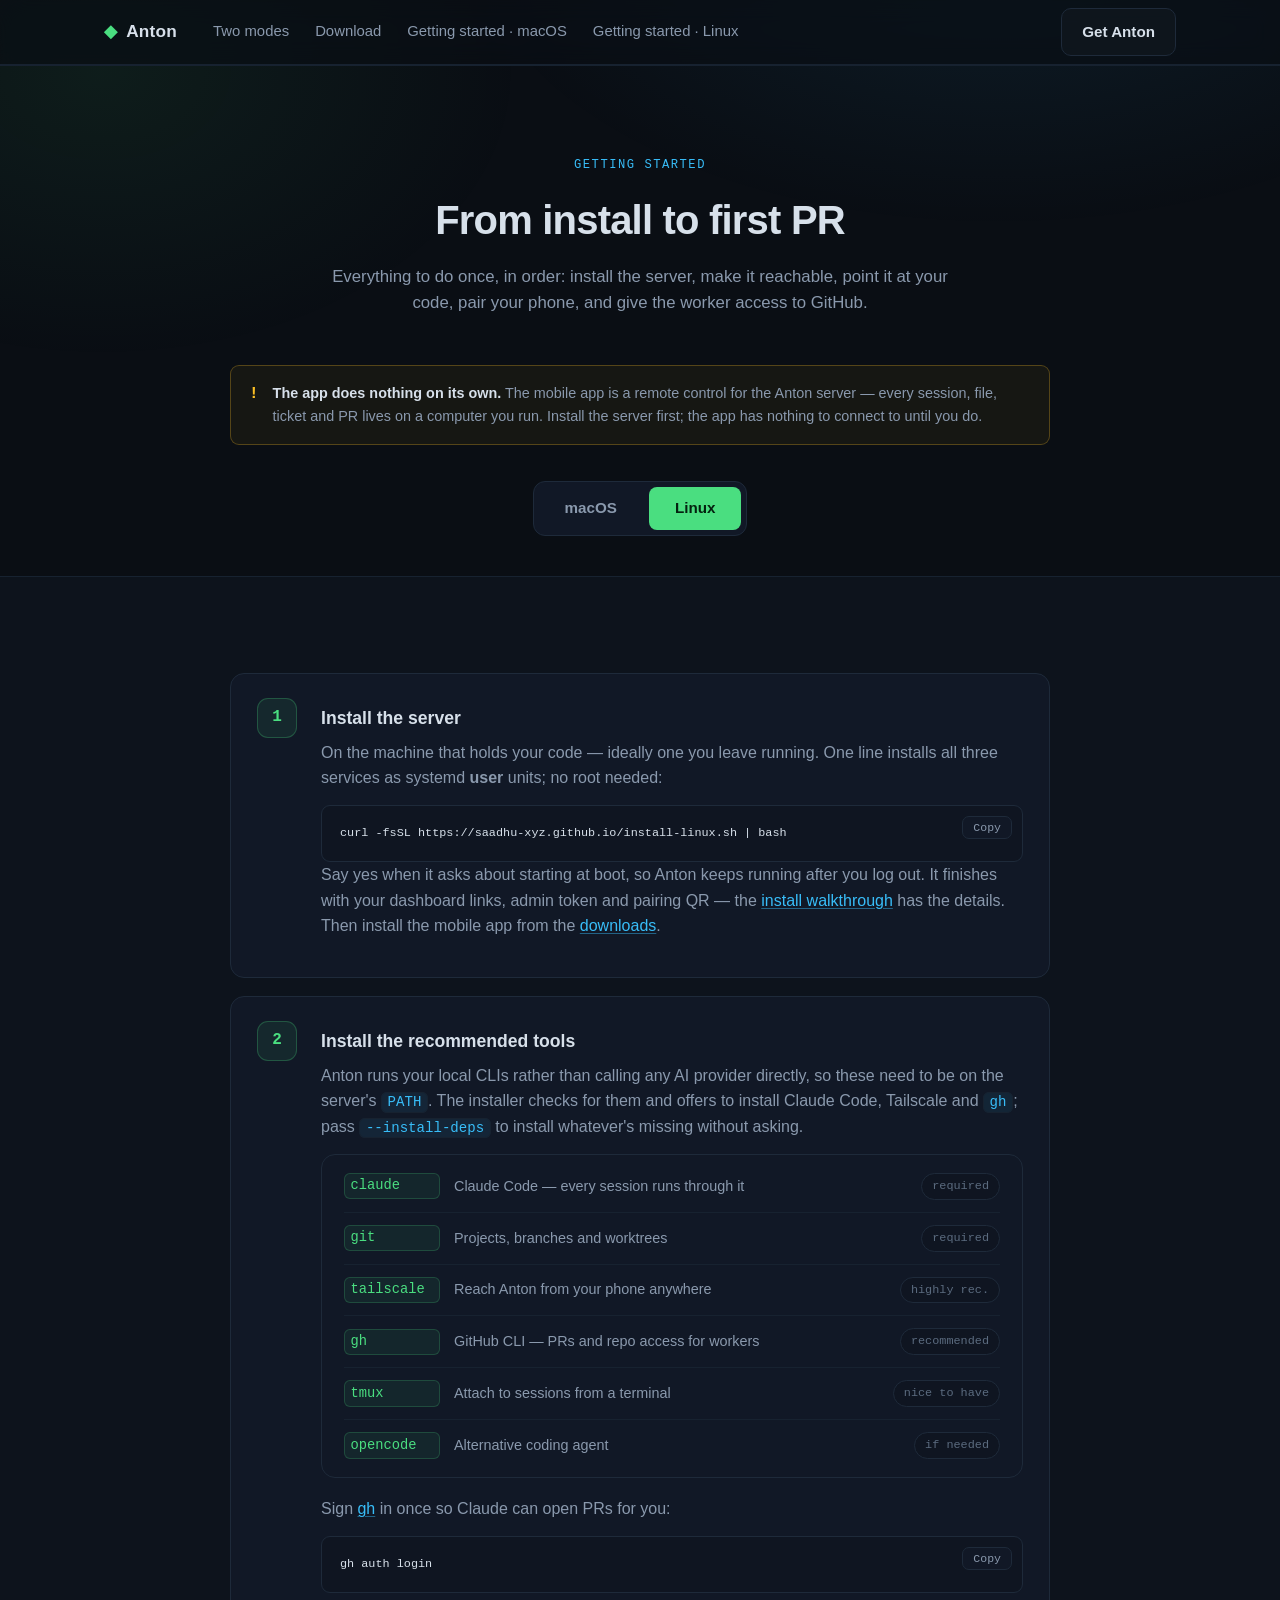
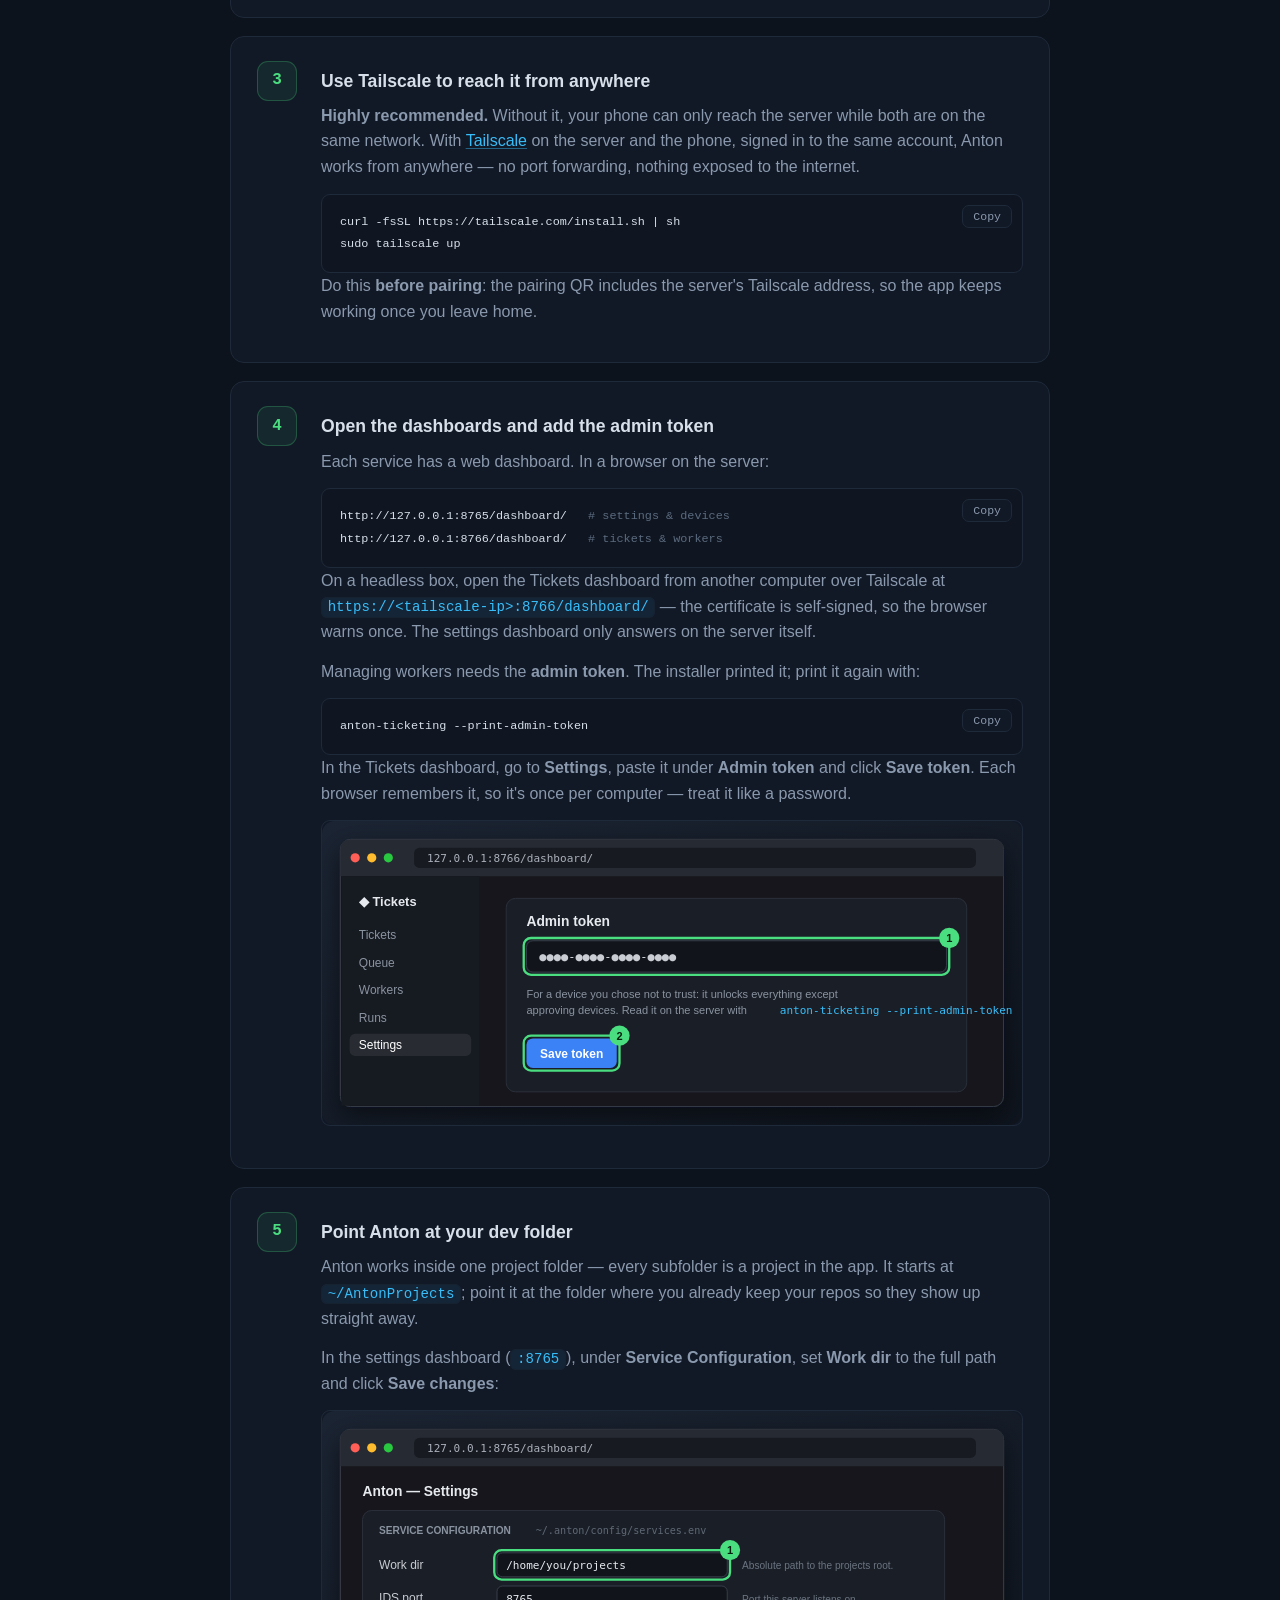
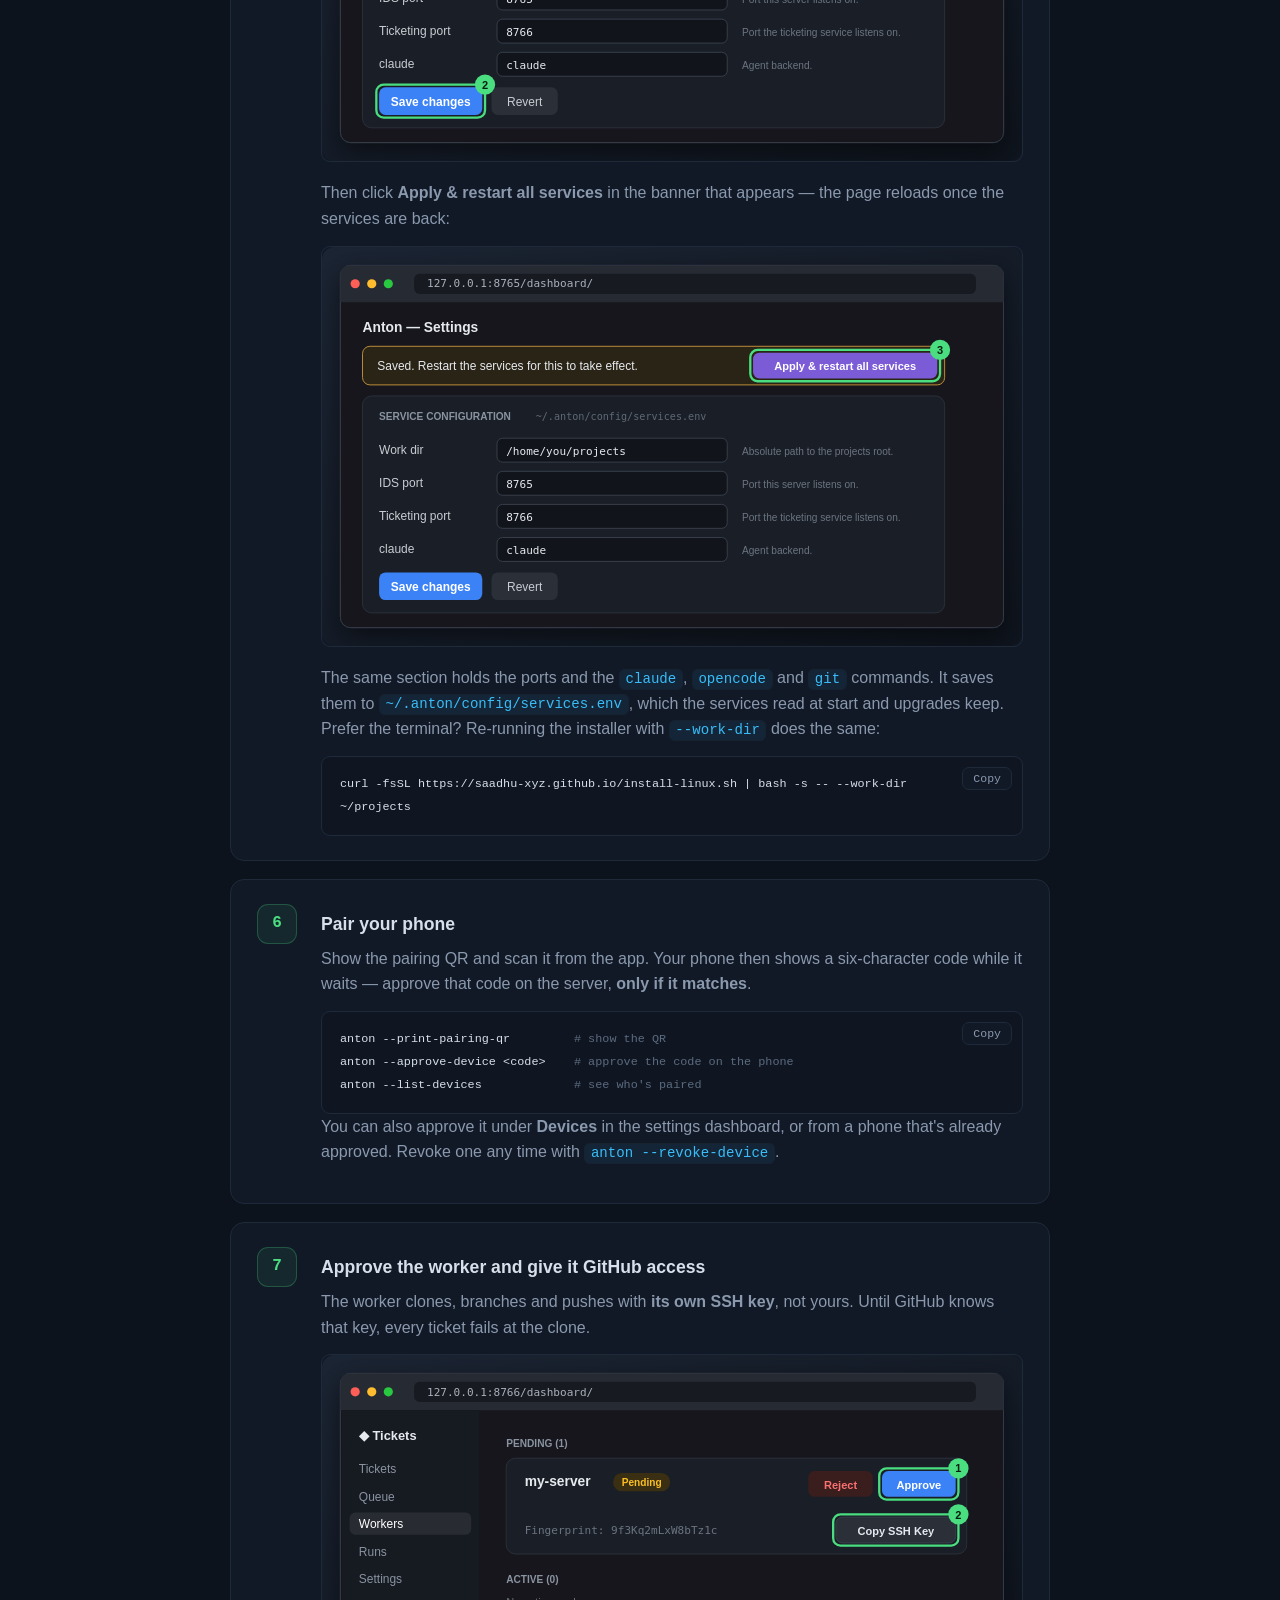
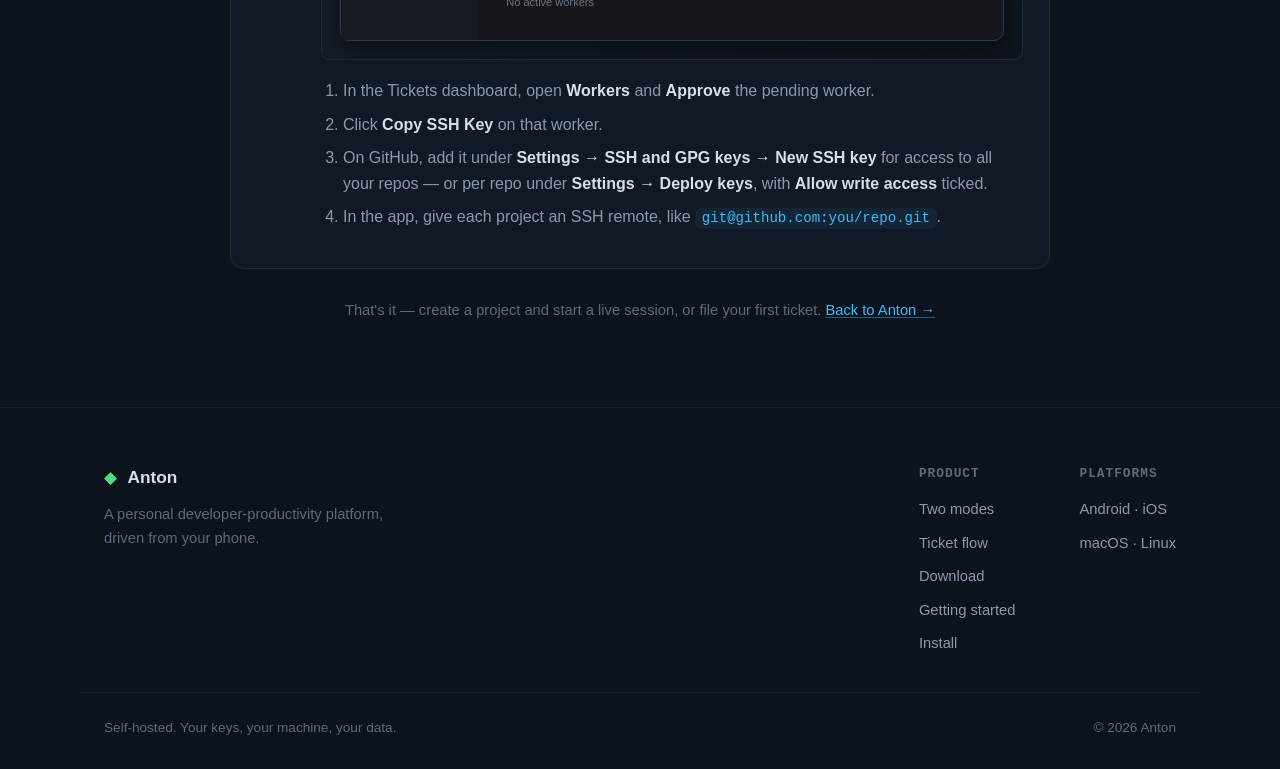
==== commit ce9d18d4: "Illustrate the Linux tab's dashboard steps Adds linux-workdir.svg and linux-restart.svg: the setting" ====
--- a/getting-started.html
+++ b/getting-started.html
@@ -165,7 +165,7 @@
                 treat it like a password.
               </p>
               <figure class="guide-fig">
-                <a href="img/guide/mac-dashboard-token.svg" target="_blank" rel="noopener"><img src="img/guide/mac-dashboard-token.svg" width="760" height="330" loading="lazy"
+                <a href="img/guide/dash-admin-token.svg" target="_blank" rel="noopener"><img src="img/guide/dash-admin-token.svg" width="760" height="330" loading="lazy"
                      alt="The Tickets dashboard Settings page with the admin token field and Save token button" /></a>
               </figure>
             </div>
@@ -228,7 +228,7 @@
                 GitHub knows that key, every ticket fails at the clone.
               </p>
               <figure class="guide-fig">
-                <a href="img/guide/mac-workers.svg" target="_blank" rel="noopener"><img src="img/guide/mac-workers.svg" width="760" height="330" loading="lazy"
+                <a href="img/guide/dash-workers.svg" target="_blank" rel="noopener"><img src="img/guide/dash-workers.svg" width="760" height="330" loading="lazy"
                      alt="The Workers panel with Approve and Copy SSH Key buttons on a pending worker" /></a>
               </figure>
               <ol class="guide-list">
@@ -351,6 +351,10 @@
                 click <b>Save token</b>. Each browser remembers it, so it's once per computer — treat
                 it like a password.
               </p>
+              <figure class="guide-fig">
+                <a href="img/guide/dash-admin-token.svg" target="_blank" rel="noopener"><img src="img/guide/dash-admin-token.svg" width="760" height="330" loading="lazy"
+                     alt="The Tickets dashboard Settings page with the admin token field and Save token button" /></a>
+              </figure>
             </div>
           </div>
 
@@ -365,10 +369,20 @@
               </p>
               <p>
                 In the settings dashboard (<code>:8765</code>), under <b>Service Configuration</b>,
-                set <b>Work dir</b> to the full path and click <b>Save changes</b>. Then click
-                <b>Apply &amp; restart all services</b> in the banner that appears — the page
-                reloads once they're back.
-              </p>
+                set <b>Work dir</b> to the full path and click <b>Save changes</b>:
+              </p>
+              <figure class="guide-fig">
+                <a href="img/guide/linux-workdir.svg" target="_blank" rel="noopener"><img src="img/guide/linux-workdir.svg" width="760" height="380" loading="lazy"
+                     alt="Service Configuration on Linux, saving to ~/.anton/config/services.env, with Work dir set to /home/you/projects" /></a>
+              </figure>
+              <p>
+                Then click <b>Apply &amp; restart all services</b> in the banner that appears — the
+                page reloads once the services are back:
+              </p>
+              <figure class="guide-fig">
+                <a href="img/guide/linux-restart.svg" target="_blank" rel="noopener"><img src="img/guide/linux-restart.svg" width="760" height="434" loading="lazy"
+                     alt="The settings dashboard after saving, with an Apply and restart all services button in the banner" /></a>
+              </figure>
               <p>
                 The same section holds the ports and the <code>claude</code>, <code>opencode</code>
                 and <code>git</code> commands. It saves them to
@@ -413,6 +427,10 @@
                 The worker clones, branches and pushes with <b>its own SSH key</b>, not yours. Until
                 GitHub knows that key, every ticket fails at the clone.
               </p>
+              <figure class="guide-fig">
+                <a href="img/guide/dash-workers.svg" target="_blank" rel="noopener"><img src="img/guide/dash-workers.svg" width="760" height="330" loading="lazy"
+                     alt="The Workers panel with Approve and Copy SSH Key buttons on a pending worker" /></a>
+              </figure>
               <ol class="guide-list">
                 <li>In the Tickets dashboard, open <b>Workers</b> and <b>Approve</b> the pending worker.</li>
                 <li>Click <b>Copy SSH Key</b> on that worker.</li>
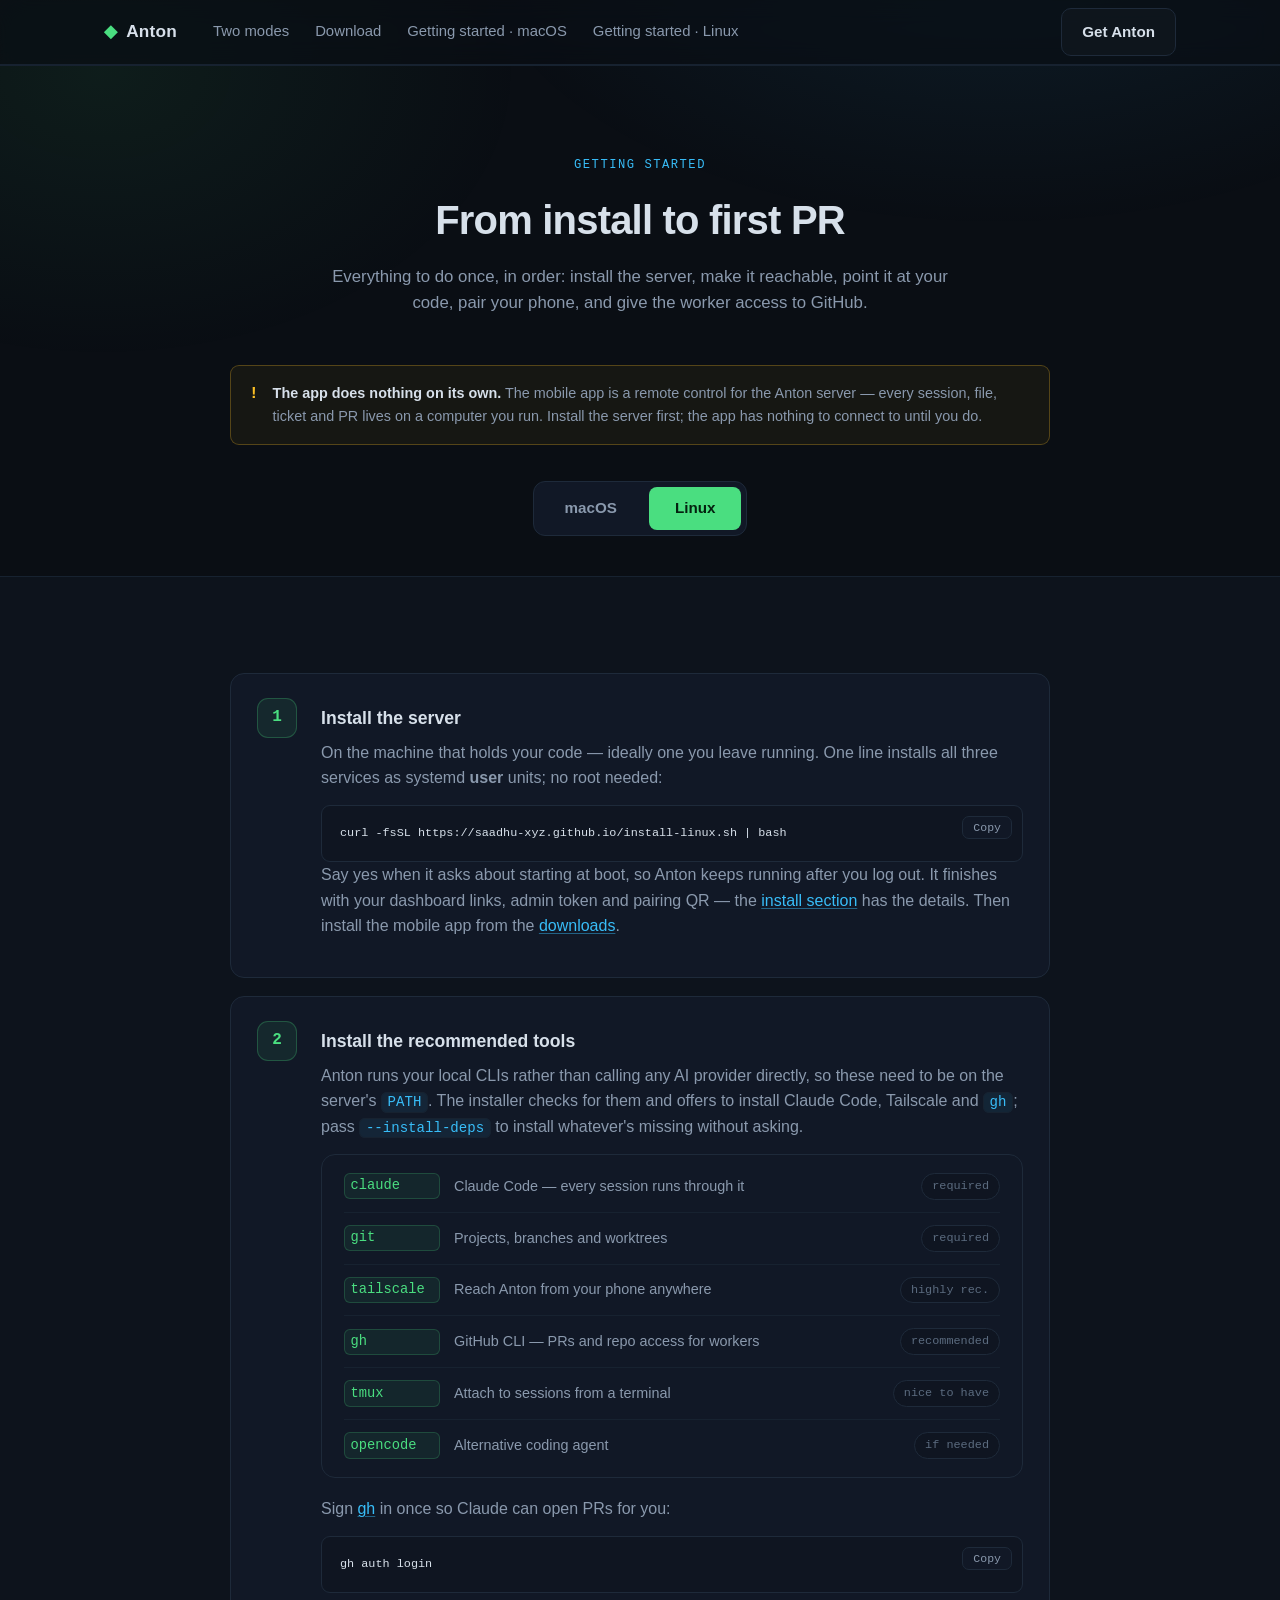
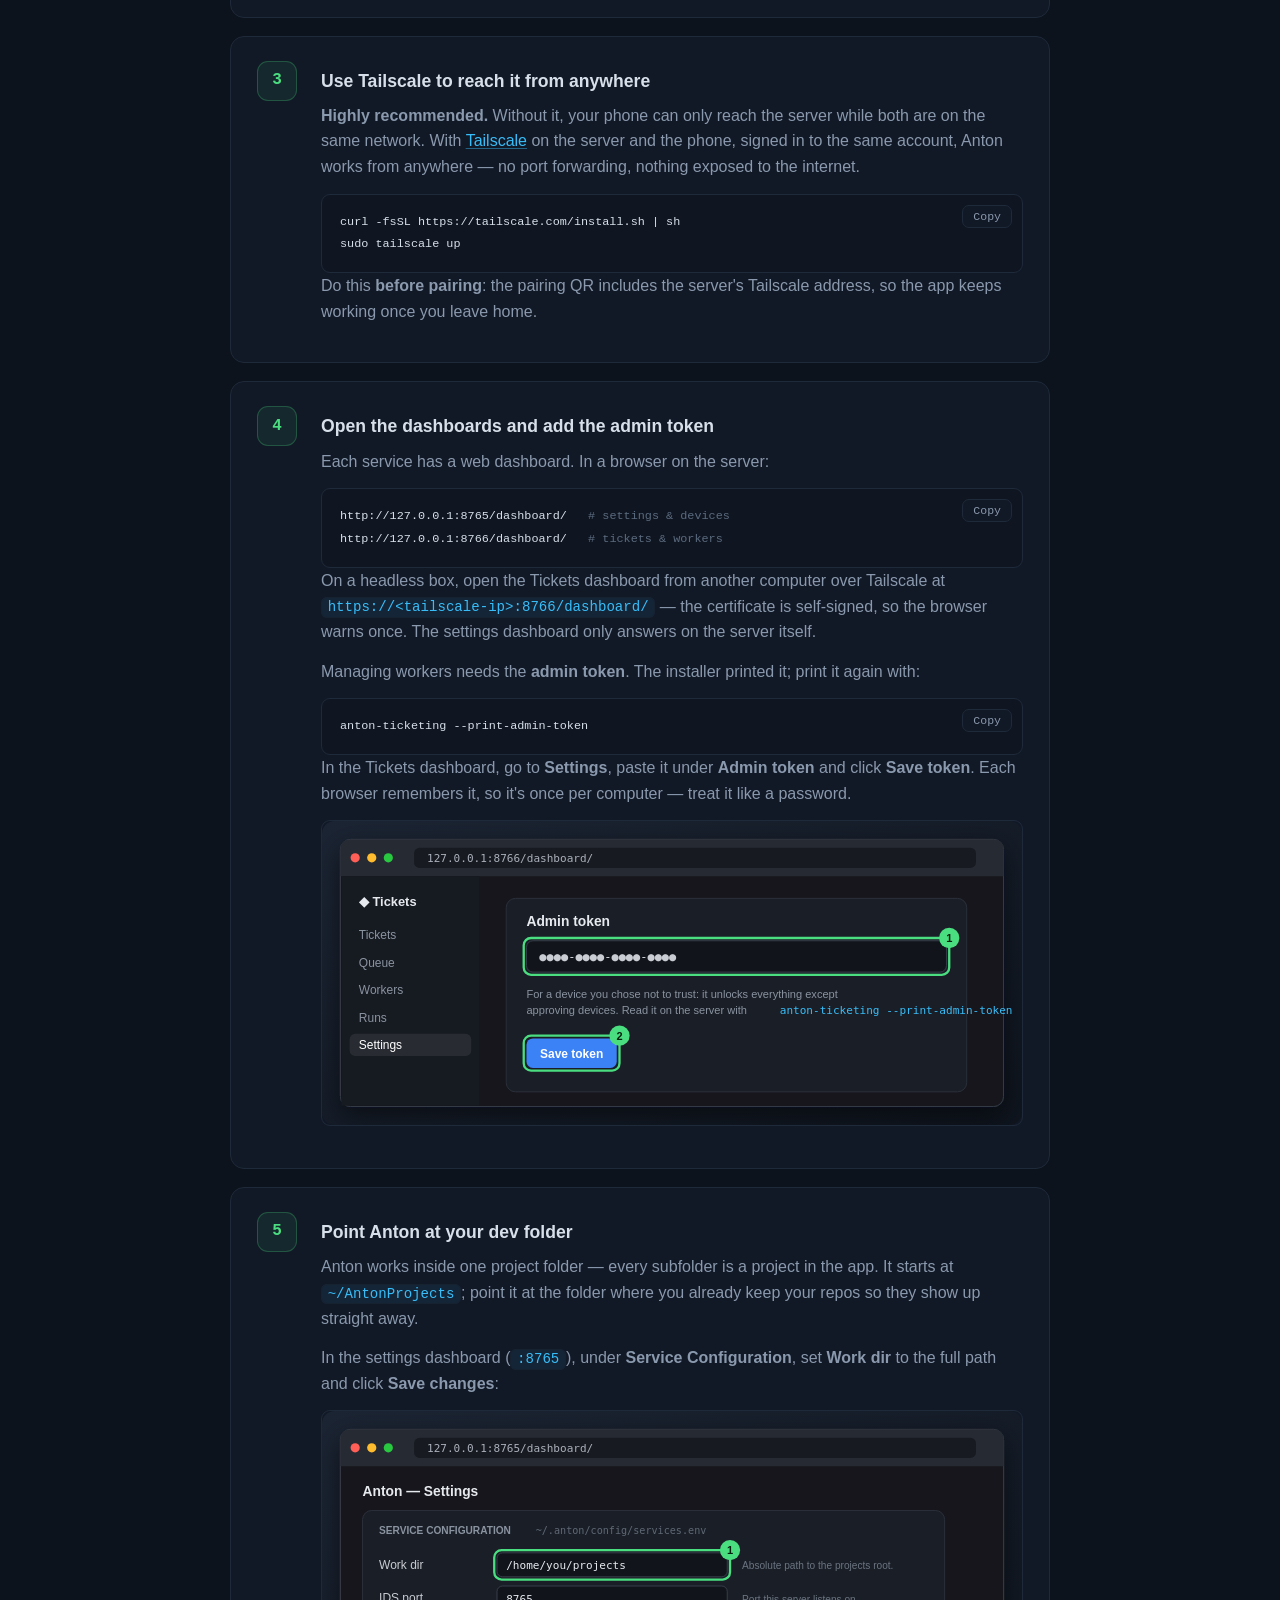
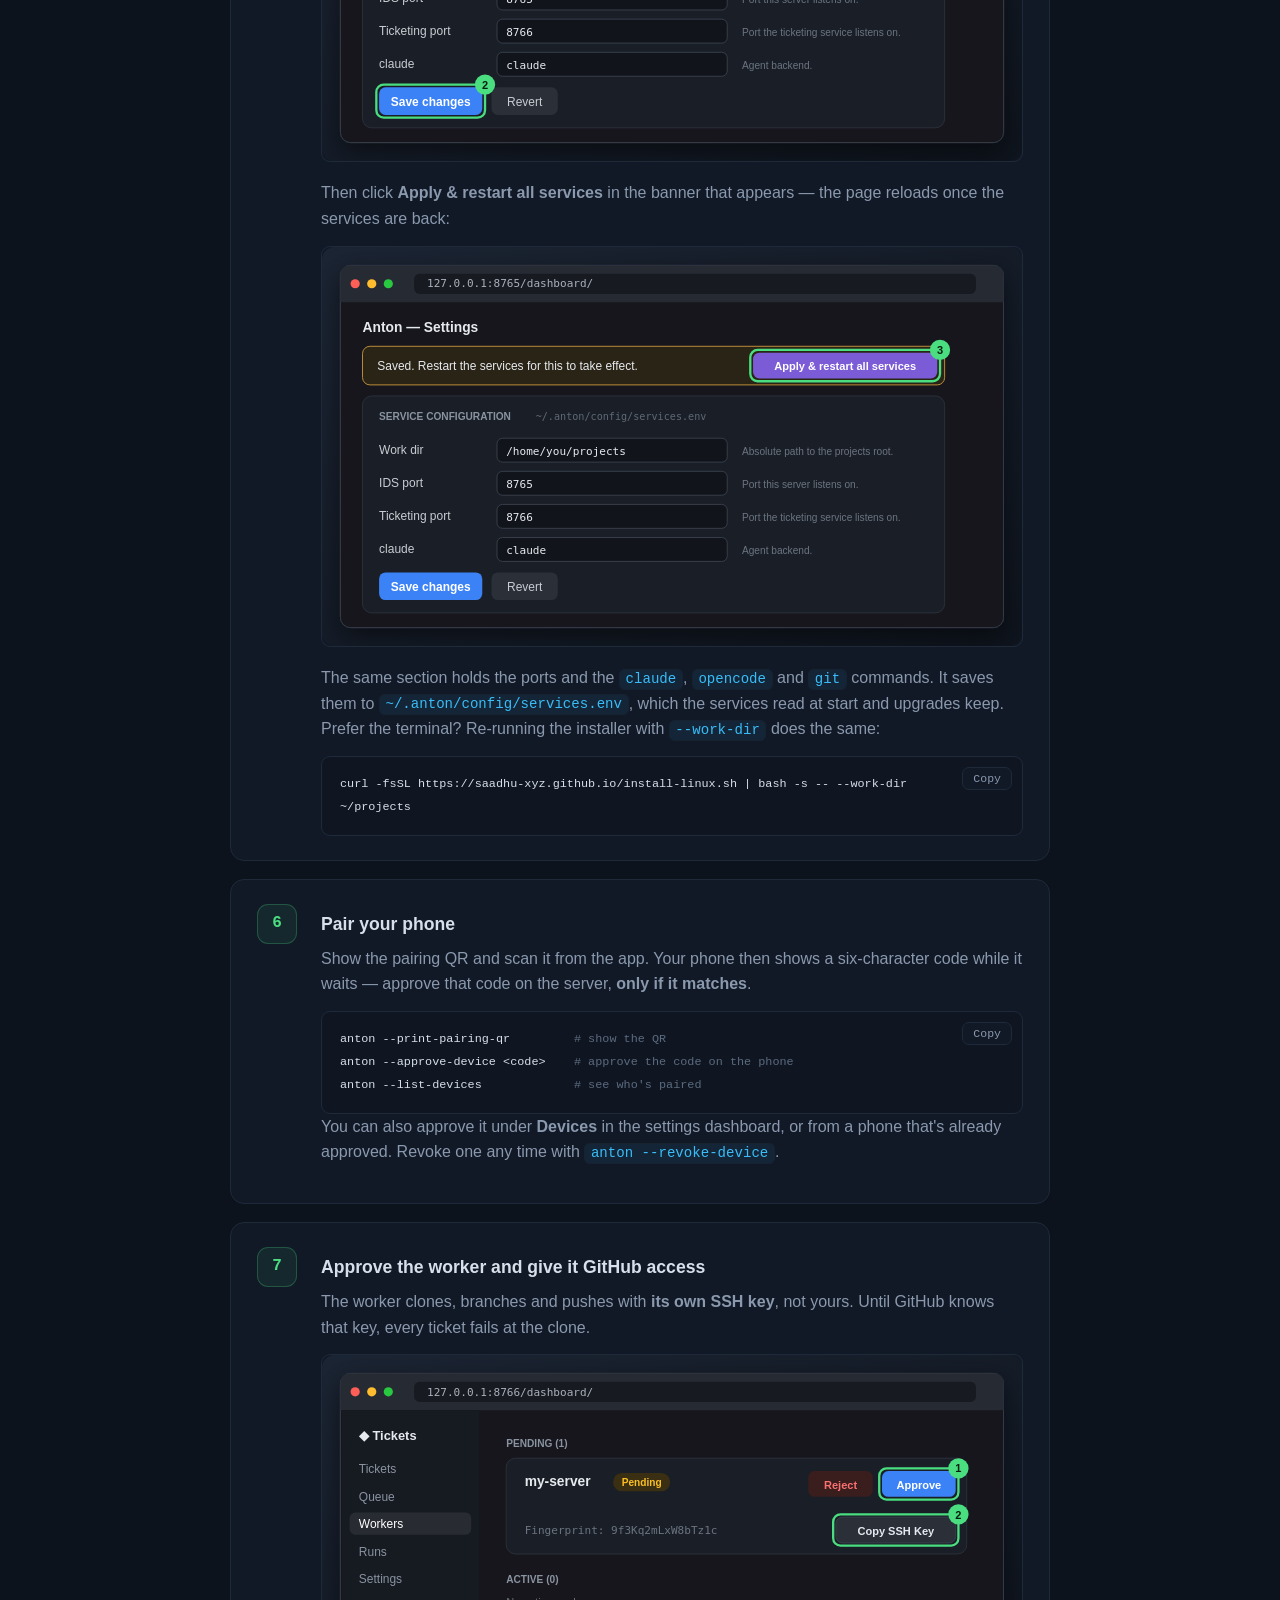
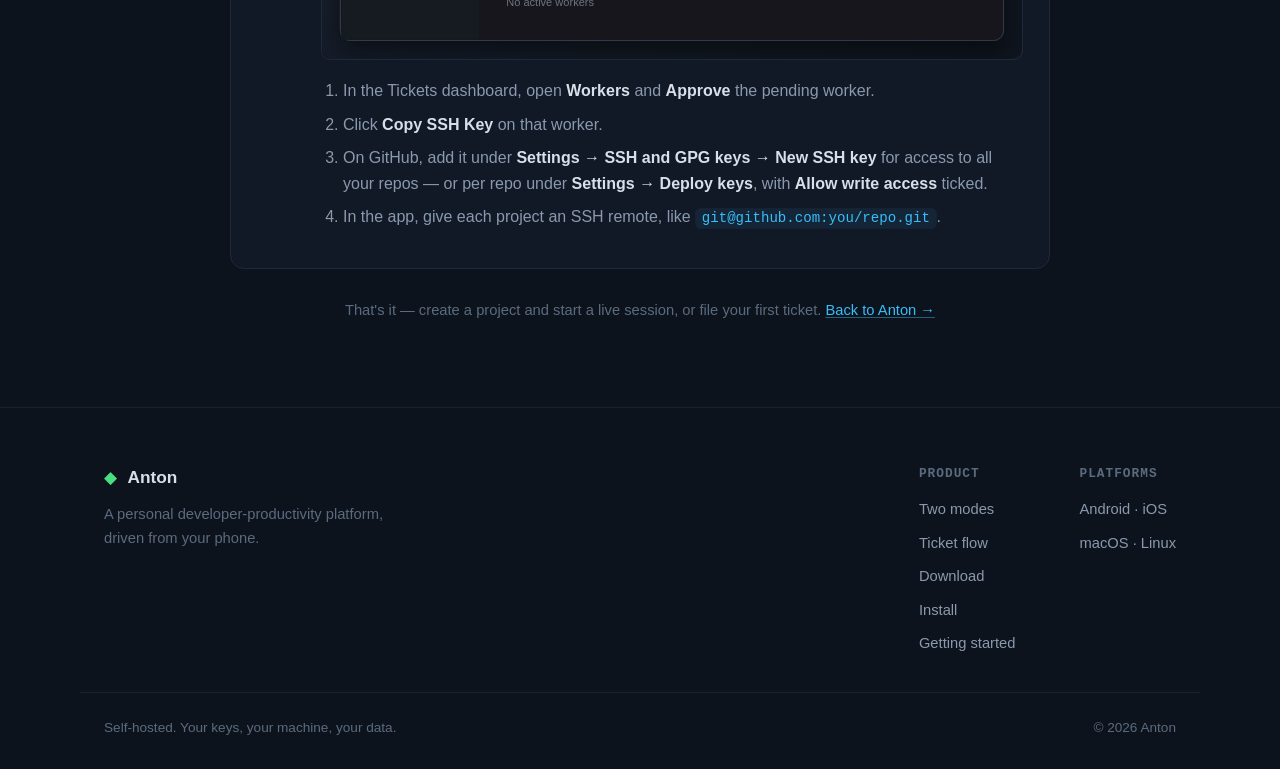
==== commit 3efc5588: "Combine the quick start and install sections into one The landing page had a macOS "quick start" and" ====
--- a/getting-started.html
+++ b/getting-started.html
@@ -266,7 +266,7 @@
               <p>
                 Say yes when it asks about starting at boot, so Anton keeps running after you log
                 out. It finishes with your dashboard links, admin token and pairing QR — the
-                <a href="./#install">install walkthrough</a> has the details. Then install the mobile
+                <a href="./#install">install section</a> has the details. Then install the mobile
                 app from the <a href="./#download">downloads</a>.
               </p>
             </div>
@@ -468,8 +468,8 @@
           <a href="./#modes">Two modes</a>
           <a href="./#tickets">Ticket flow</a>
           <a href="./#download">Download</a>
+          <a href="./#install">Install</a>
           <a href="./getting-started.html">Getting started</a>
-          <a href="./#install">Install</a>
         </div>
         <div class="footer-col">
           <h5>Platforms</h5>
--- a/styles.css
+++ b/styles.css
@@ -342,6 +342,30 @@
 .footer-col a:hover { color: var(--text); }
 .footer-bottom { display: flex; justify-content: space-between; gap: 16px; flex-wrap: wrap; padding-top: 24px; color: var(--text-mut); font-size: .85rem; }
 
+/* ---------------- INSTALL ---------------- */
+.section-sub a { color: var(--accent-2); text-decoration: underline; text-underline-offset: 3px; }
+/* The install cards hold more than a download card, so they don't stretch the
+   description to push everything else to the bottom. */
+#install .card-desc { flex: 0 0 auto; }
+#install .card .code-block + .code-block { margin-top: 12px; }
+/* Grid items won't shrink below their content by default, so a long "where
+   things live" line widened the card — and the page — past a phone's width.
+   With min-width 0 the card fits and the pre scrolls inside it instead. */
+.card { min-width: 0; }
+#install .card:hover { transform: none; }
+.card-more { margin-top: 16px; border-top: 1px solid var(--line-soft); padding-top: 12px; }
+.card-more summary {
+  cursor: pointer; color: var(--accent-2); font-size: .9rem; font-weight: 600;
+  list-style: none; display: flex; align-items: center; gap: 8px;
+}
+.card-more summary::-webkit-details-marker { display: none; }
+.card-more summary::before { content: "▸"; font-size: .8rem; transition: transform .15s; }
+.card-more[open] summary::before { transform: rotate(90deg); }
+.card-more[open] > :not(summary) { margin-top: 12px; }
+.card-more p { color: var(--text-dim); font-size: .88rem; margin: 12px 0; }
+.card-more p a { color: var(--accent-2); }
+.card-more .callout { margin: 12px 0; }
+
 /* ---------------- GETTING STARTED ---------------- */
 .guide-list { margin: 0 0 14px; padding-left: 22px; color: var(--text-dim); display: grid; gap: 8px; }
 .guide-list b { color: var(--text); font-weight: 600; }
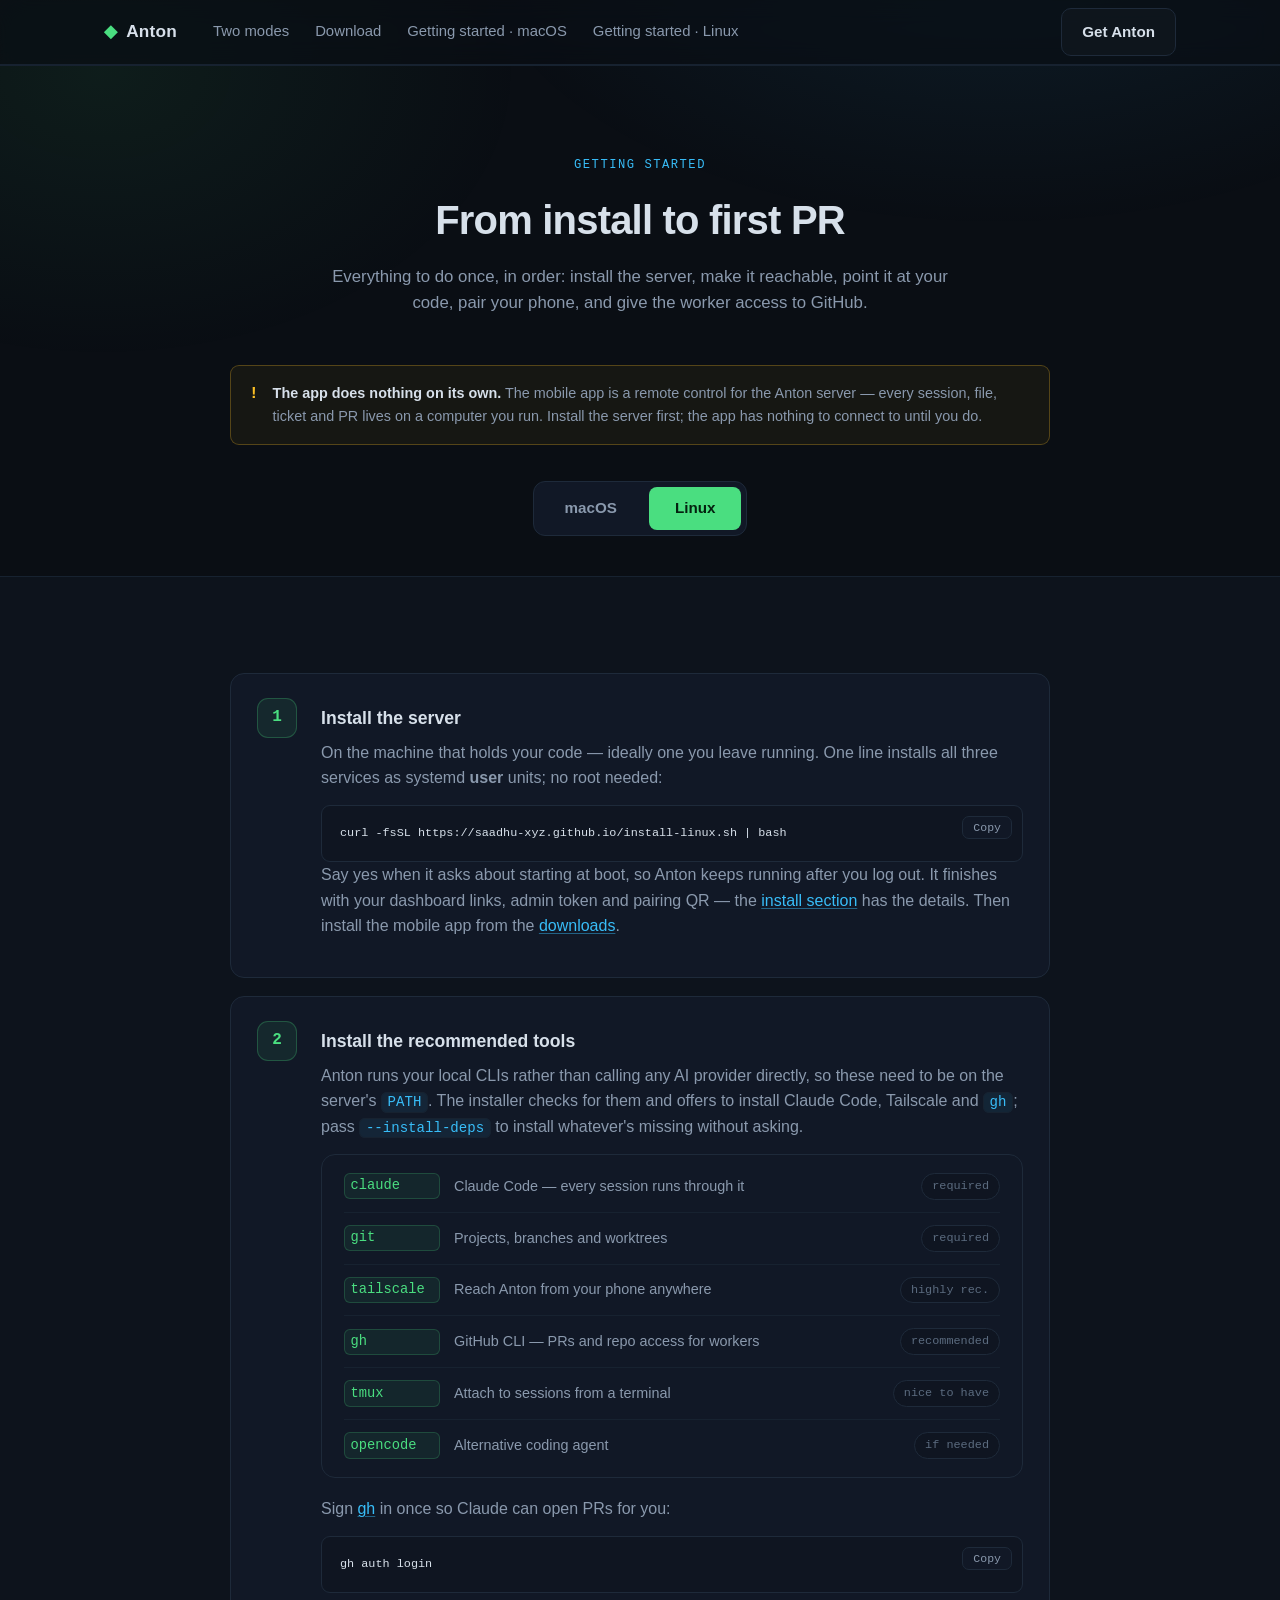
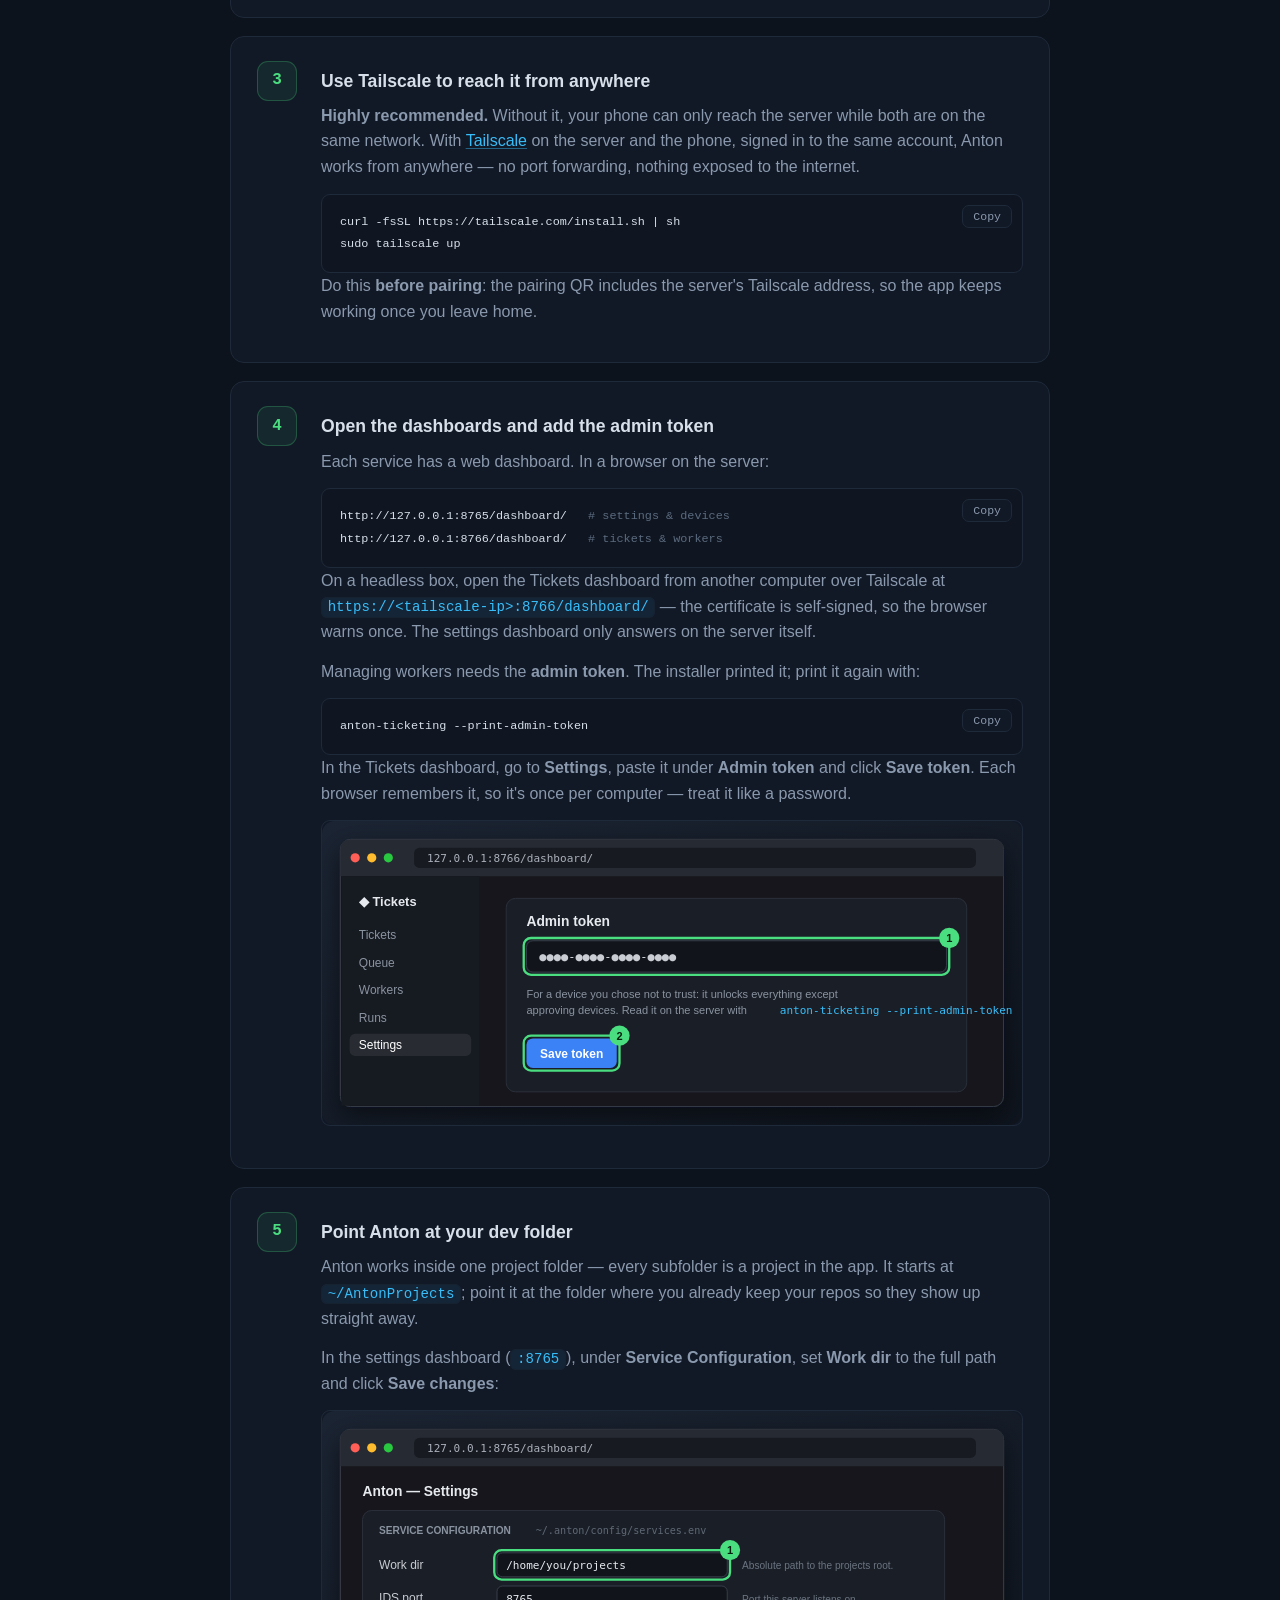
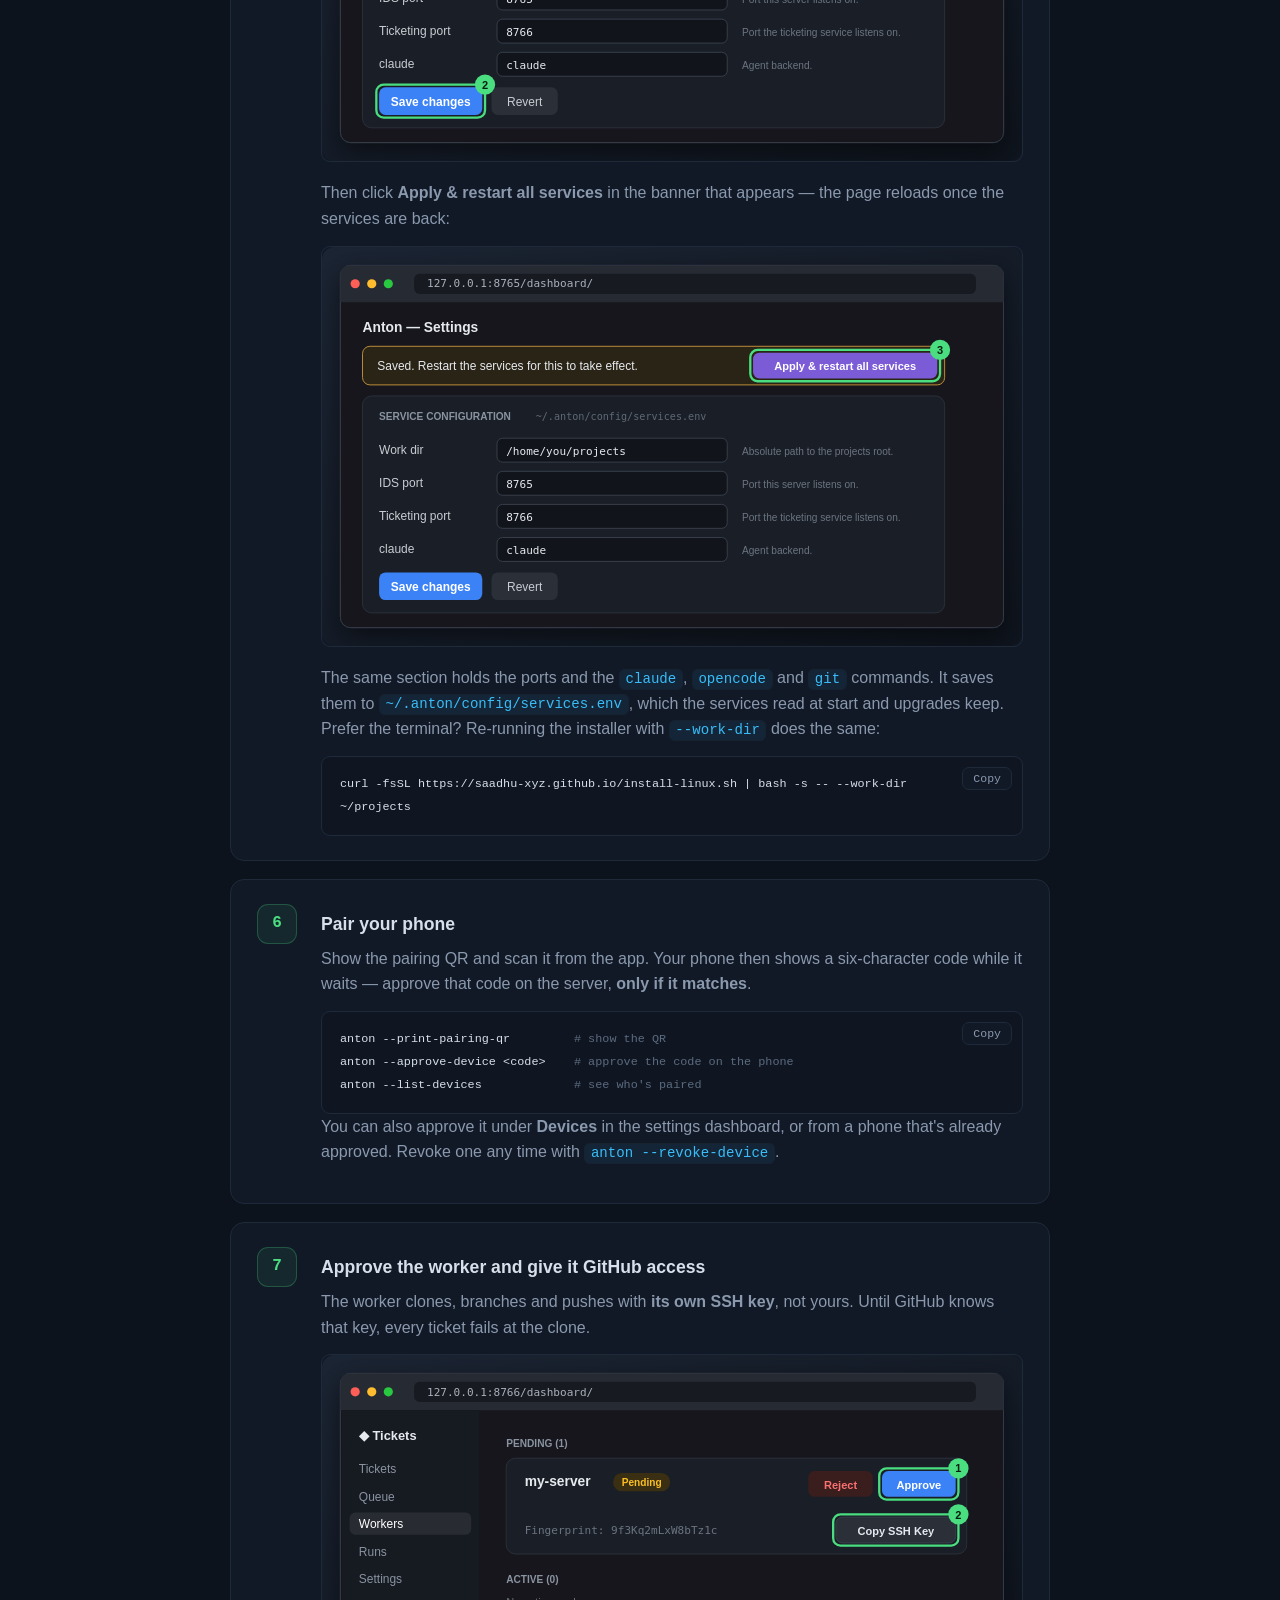
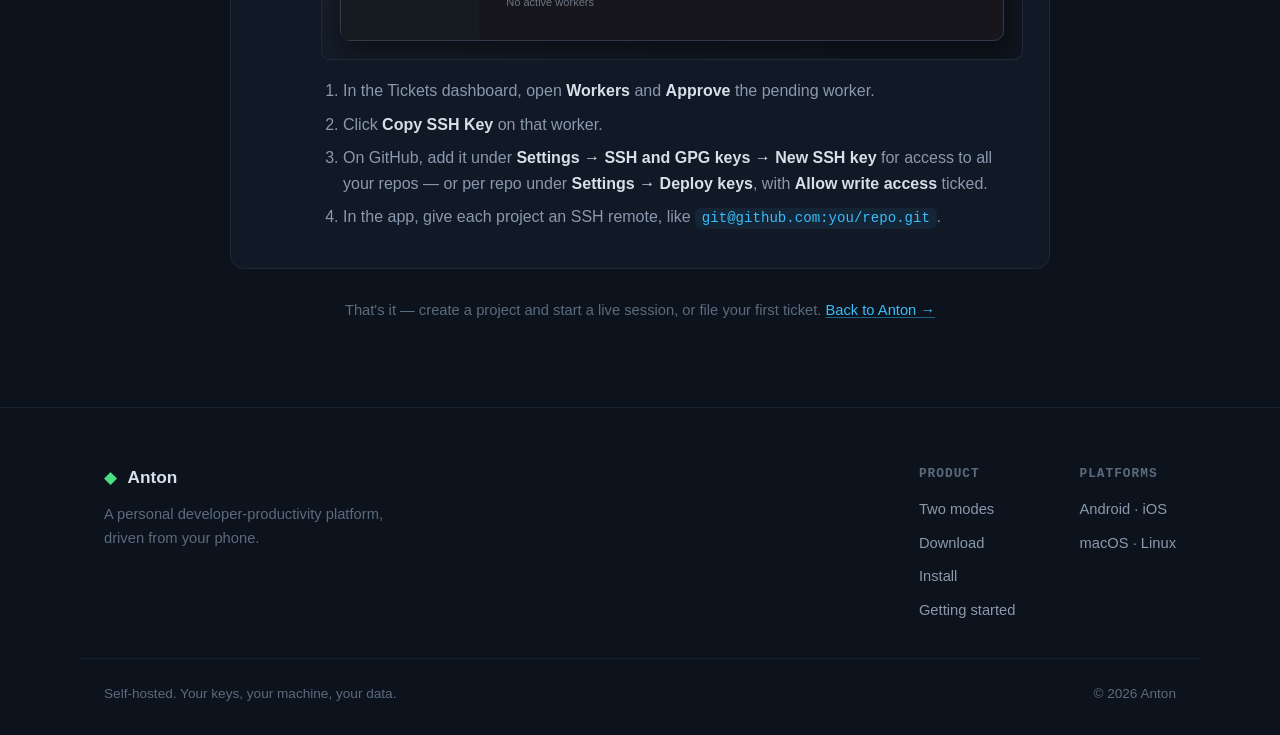
==== commit b92236ab: "Drop the ticket-flow section; link the guide with a step path "How a ticket flows" is gone, with its" ====
--- a/getting-started.html
+++ b/getting-started.html
@@ -466,7 +466,6 @@
         <div class="footer-col">
           <h5>Product</h5>
           <a href="./#modes">Two modes</a>
-          <a href="./#tickets">Ticket flow</a>
           <a href="./#download">Download</a>
           <a href="./#install">Install</a>
           <a href="./getting-started.html">Getting started</a>
--- a/styles.css
+++ b/styles.css
@@ -275,22 +275,6 @@
 /* ---------------- PHASE TAG (two modes) ---------------- */
 .phase-tag { font-family: var(--mono); font-size: .8rem; color: var(--accent-2); margin: -6px 0 14px; }
 .phase-tag code { background: none; border: none; padding: 0; color: var(--accent); }
-
-/* ---------------- TICKET FLOW ---------------- */
-.flow { display: grid; grid-template-columns: repeat(3, 1fr); gap: 16px; }
-.flow-step {
-  position: relative; background: var(--panel); border: 1px solid var(--line);
-  border-radius: var(--radius); padding: 22px 22px 22px 22px;
-}
-.flow-step .flow-n {
-  display: inline-grid; place-items: center; width: 30px; height: 30px; border-radius: 8px;
-  font-family: var(--mono); font-weight: 700; font-size: .9rem; color: var(--accent);
-  background: rgba(74,222,128,.08); border: 1px solid rgba(74,222,128,.25); margin-bottom: 12px;
-}
-.flow-step h4 { margin: 0 0 8px; font-size: 1.05rem; }
-.flow-step p { margin: 0; color: var(--text-dim); font-size: .9rem; }
-.flow-step.flow-done { border-color: rgba(74,222,128,.4); box-shadow: 0 0 0 1px rgba(74,222,128,.15); }
-.flow-step.flow-done .flow-n { color: #05210f; background: var(--accent); border-color: var(--accent); }
 
 /* ---------------- BUNDLE LIST ---------------- */
 .bundle {
@@ -342,17 +326,16 @@
 .footer-col a:hover { color: var(--text); }
 .footer-bottom { display: flex; justify-content: space-between; gap: 16px; flex-wrap: wrap; padding-top: 24px; color: var(--text-mut); font-size: .85rem; }
 
-/* ---------------- INSTALL ---------------- */
-.section-sub a { color: var(--accent-2); text-decoration: underline; text-underline-offset: 3px; }
-/* The install cards hold more than a download card, so they don't stretch the
-   description to push everything else to the bottom. */
-#install .card-desc { flex: 0 0 auto; }
-#install .card .code-block + .code-block { margin-top: 12px; }
-/* Grid items won't shrink below their content by default, so a long "where
-   things live" line widened the card — and the page — past a phone's width.
-   With min-width 0 the card fits and the pre scrolls inside it instead. */
+/* ---------------- SERVER CARDS ---------------- */
+/* Grid items won't shrink below their content by default, so a long code line
+   widened a card — and the page — past a phone's width. With min-width 0 the
+   card fits and the pre scrolls inside it instead. */
 .card { min-width: 0; }
-#install .card:hover { transform: none; }
+/* The server cards hold more than a download card — an install line and a
+   collapsible panel — so the description doesn't stretch to push them down, and
+   the card doesn't lift on hover under someone reading or selecting in it. */
+.server-cards .card-desc { flex: 0 0 auto; }
+.server-cards .card:hover { transform: none; }
 .card-more { margin-top: 16px; border-top: 1px solid var(--line-soft); padding-top: 12px; }
 .card-more summary {
   cursor: pointer; color: var(--accent-2); font-size: .9rem; font-weight: 600;
@@ -365,6 +348,53 @@
 .card-more p { color: var(--text-dim); font-size: .88rem; margin: 12px 0; }
 .card-more p a { color: var(--accent-2); }
 .card-more .callout { margin: 12px 0; }
+
+/* ---------------- GUIDE LINK ---------------- */
+/* The panel at the end of Download & install: the whole thing is one link to
+   getting-started.html, with the guide's steps drawn as a path ending in a PR. */
+.guide-next {
+  display: grid; grid-template-columns: minmax(0, 5fr) minmax(0, 7fr); gap: 36px; align-items: center;
+  margin-top: 30px; padding: 28px 32px; border-radius: var(--radius);
+  background:
+    radial-gradient(500px 220px at 100% 0%, rgba(74,222,128,.10), transparent 70%),
+    linear-gradient(135deg, rgba(56,189,248,.08), rgba(56,189,248,.02));
+  border: 1px solid rgba(56,189,248,.35);
+  transition: border-color .15s, transform .15s, box-shadow .15s;
+}
+.guide-next:hover { border-color: var(--accent); transform: translateY(-2px); box-shadow: 0 20px 40px -28px rgba(0,0,0,.9); }
+.guide-next:focus-visible { outline: 2px solid var(--accent-2); outline-offset: 3px; }
+.guide-next-kicker { font-family: var(--mono); font-size: .74rem; letter-spacing: 1.5px; text-transform: uppercase; color: var(--accent-2); }
+.guide-next h3 { margin: 6px 0 8px; font-size: 1.5rem; }
+.guide-next p { margin: 0 0 18px; color: var(--text-dim); font-size: .93rem; }
+
+.guide-next-steps {
+  list-style: none; margin: 0; padding: 0; position: relative;
+  display: grid; grid-template-columns: repeat(7, minmax(0, 1fr)); gap: 6px;
+}
+/* The path behind the dots: centre of the first to centre of the last. */
+.guide-next-steps::before {
+  content: ""; position: absolute; top: 21px; left: calc(100% / 14); right: calc(100% / 14); height: 2px;
+  background: linear-gradient(90deg, var(--accent-2), var(--accent)); opacity: .45;
+}
+.guide-next-steps li { position: relative; display: flex; flex-direction: column; align-items: center; gap: 8px; text-align: center; }
+.gn-dot {
+  width: 44px; height: 44px; border-radius: 50%; display: grid; place-items: center;
+  background: var(--panel); border: 1px solid var(--line); color: var(--accent-2);
+}
+.gn-dot svg { width: 22px; height: 22px; fill: none; stroke: currentColor; stroke-width: 1.7; stroke-linecap: round; stroke-linejoin: round; }
+.gn-label { font-size: .78rem; color: var(--text-dim); line-height: 1.3; }
+.gn-done .gn-dot { background: var(--accent); border-color: var(--accent); color: #04210f; }
+.gn-done .gn-label { color: var(--accent); font-weight: 600; }
+
+@media (max-width: 900px) {
+  .guide-next { grid-template-columns: 1fr; gap: 24px; }
+}
+@media (max-width: 640px) {
+  .guide-next { padding: 22px 20px; }
+  /* Seven across is too tight on a phone: wrap to two rows, without the path. */
+  .guide-next-steps { grid-template-columns: repeat(4, minmax(0, 1fr)); row-gap: 16px; }
+  .guide-next-steps::before { display: none; }
+}
 
 /* ---------------- GETTING STARTED ---------------- */
 .guide-list { margin: 0 0 14px; padding-left: 22px; color: var(--text-dim); display: grid; gap: 8px; }
@@ -406,12 +436,10 @@
   .hero-inner { grid-template-columns: 1fr; gap: 40px; }
   .hero { padding: 56px 0 48px; }
   .phases { grid-template-columns: 1fr; }
-  .flow { grid-template-columns: repeat(2, 1fr); }
   .nav-links { display: none; }
 }
 @media (max-width: 640px) {
   .cards { grid-template-columns: 1fr; }
-  .flow { grid-template-columns: 1fr; }
   .arch-row { grid-template-columns: 1fr; }
   .arch-inline { grid-template-columns: 1fr !important; }
   .bundle-list li { gap: 8px; }
